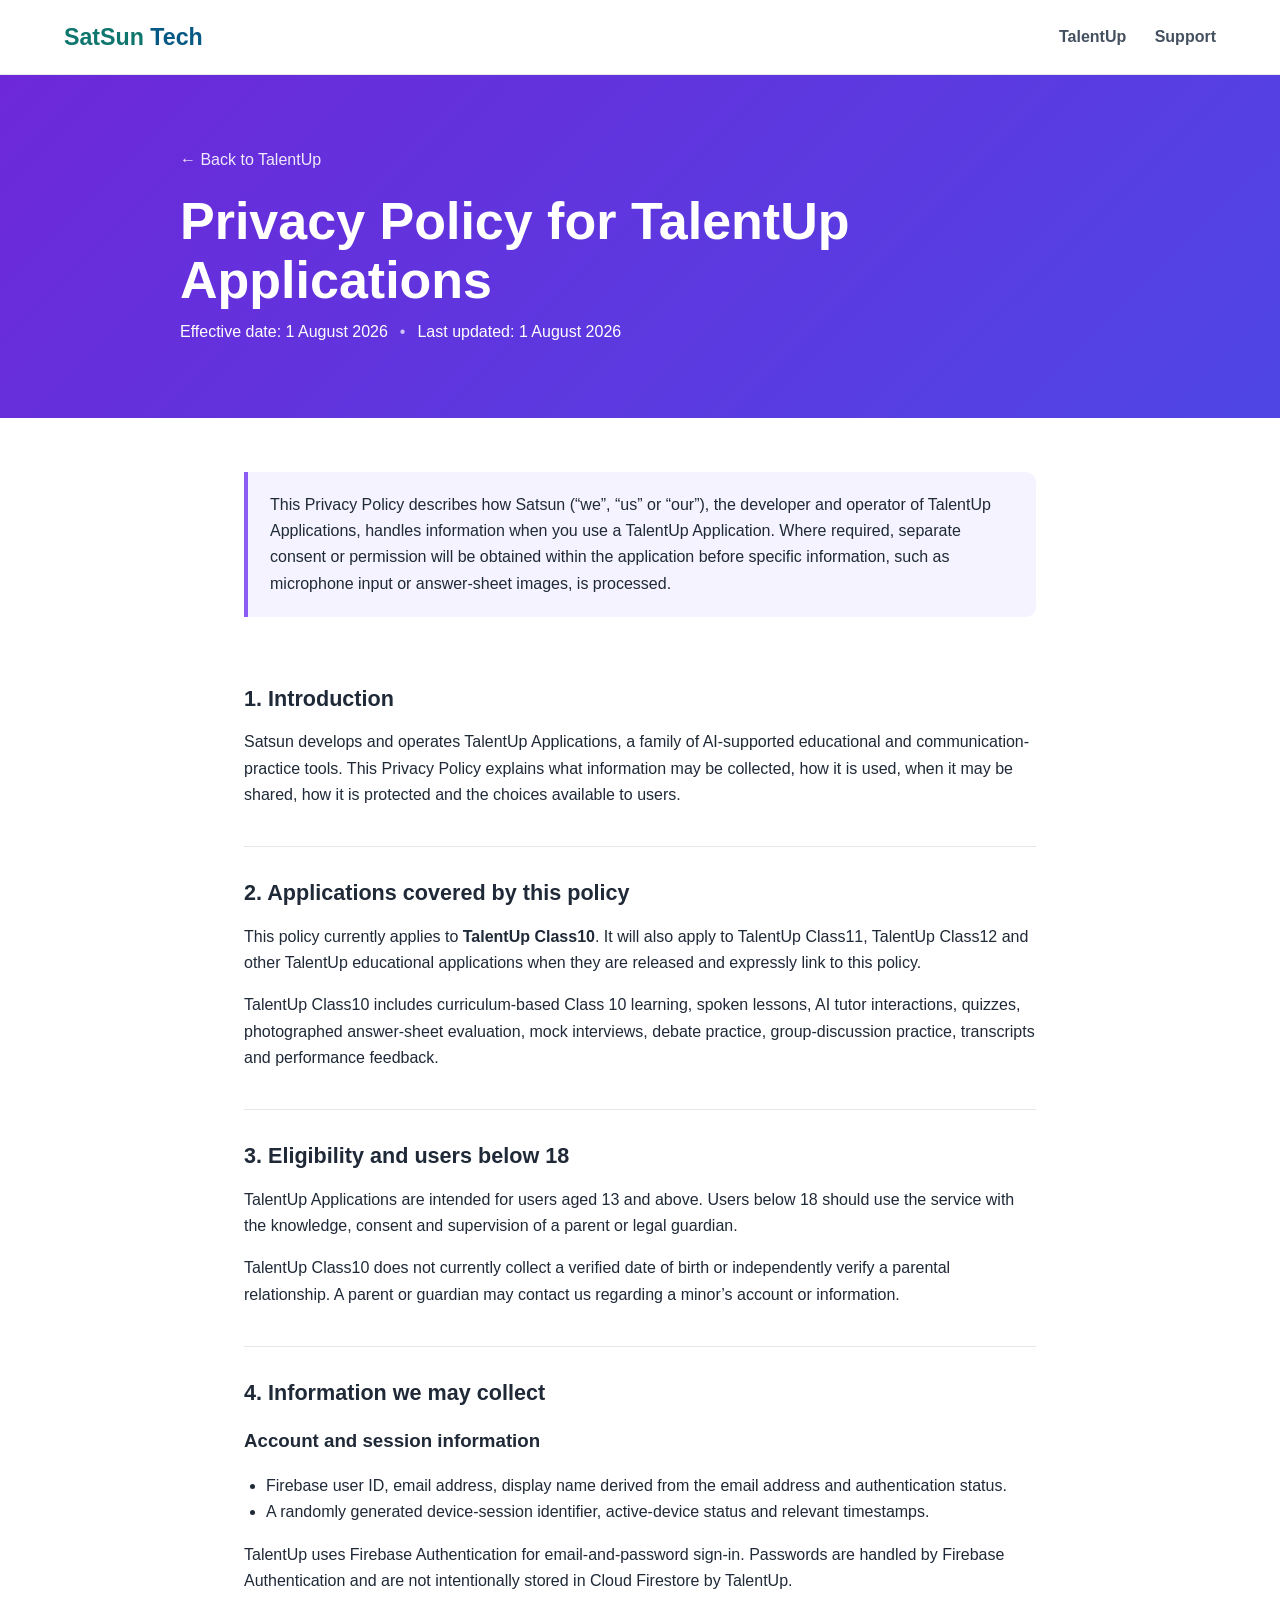
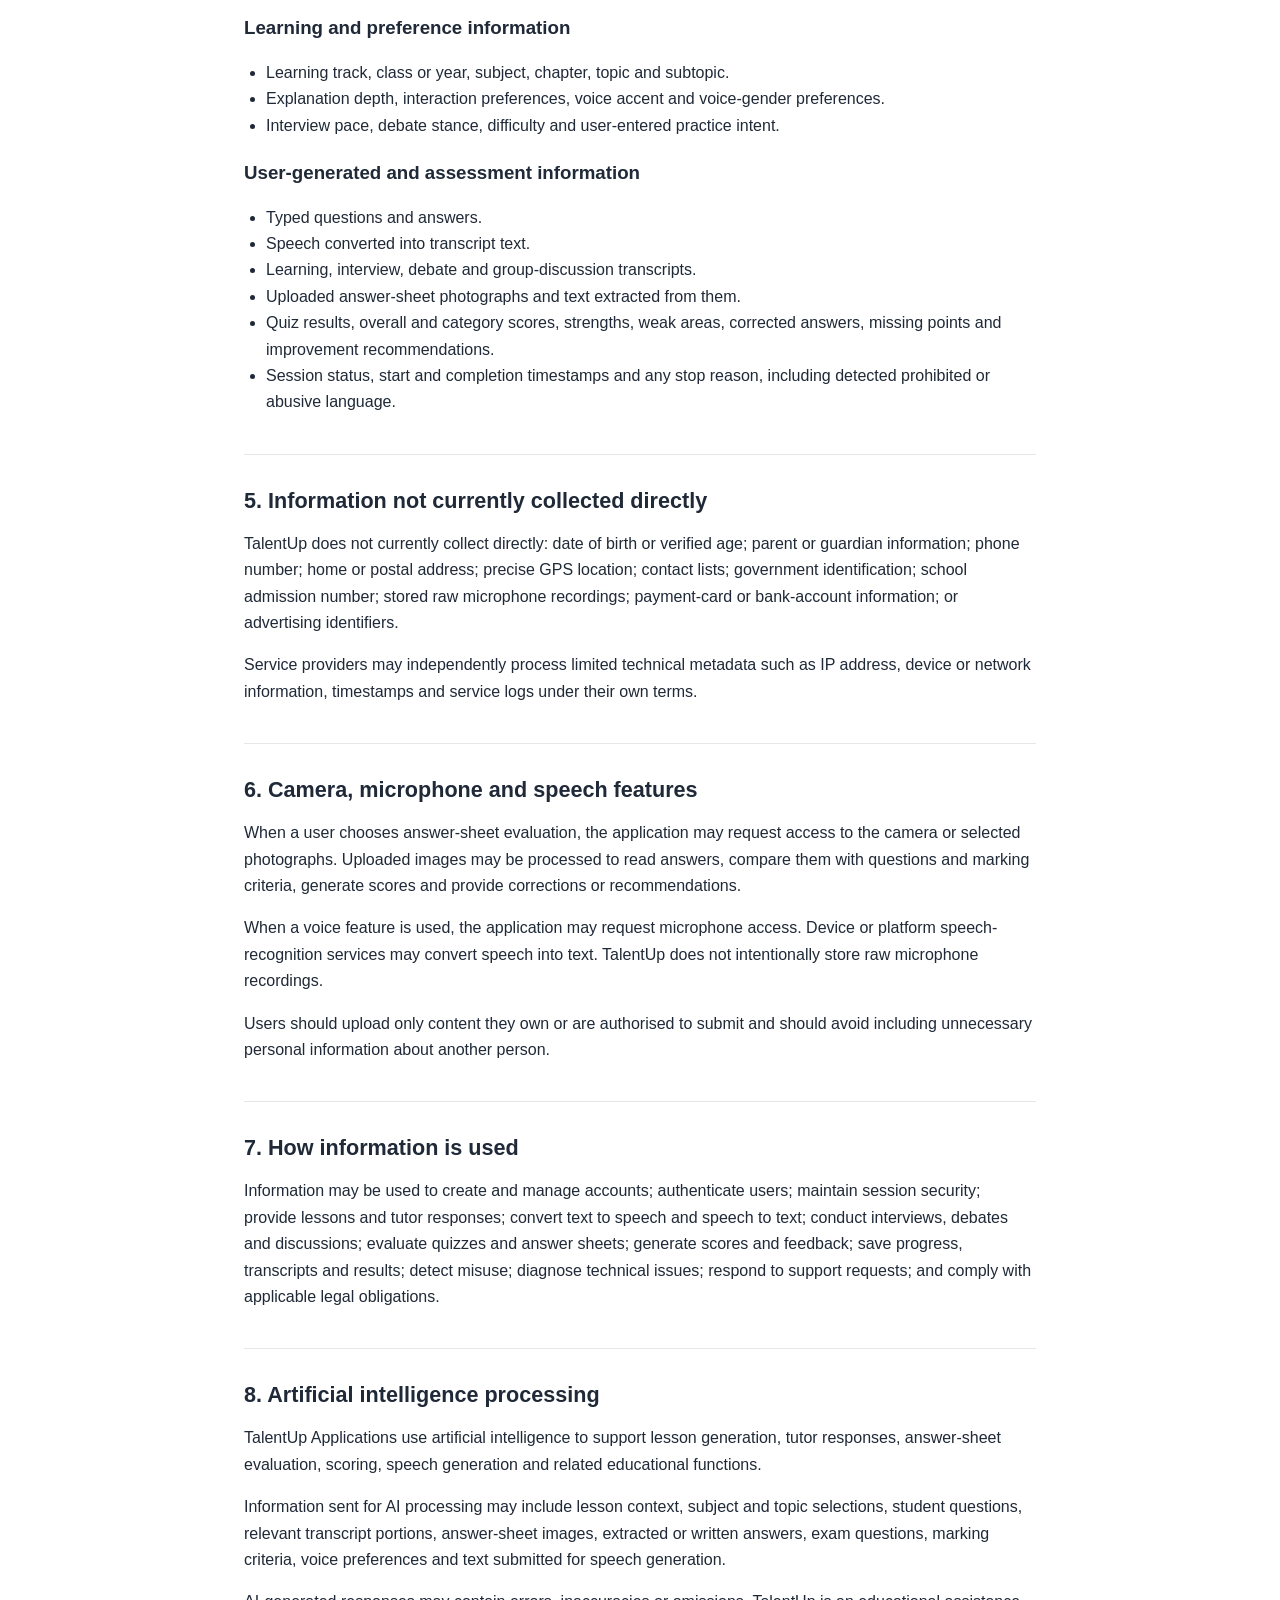
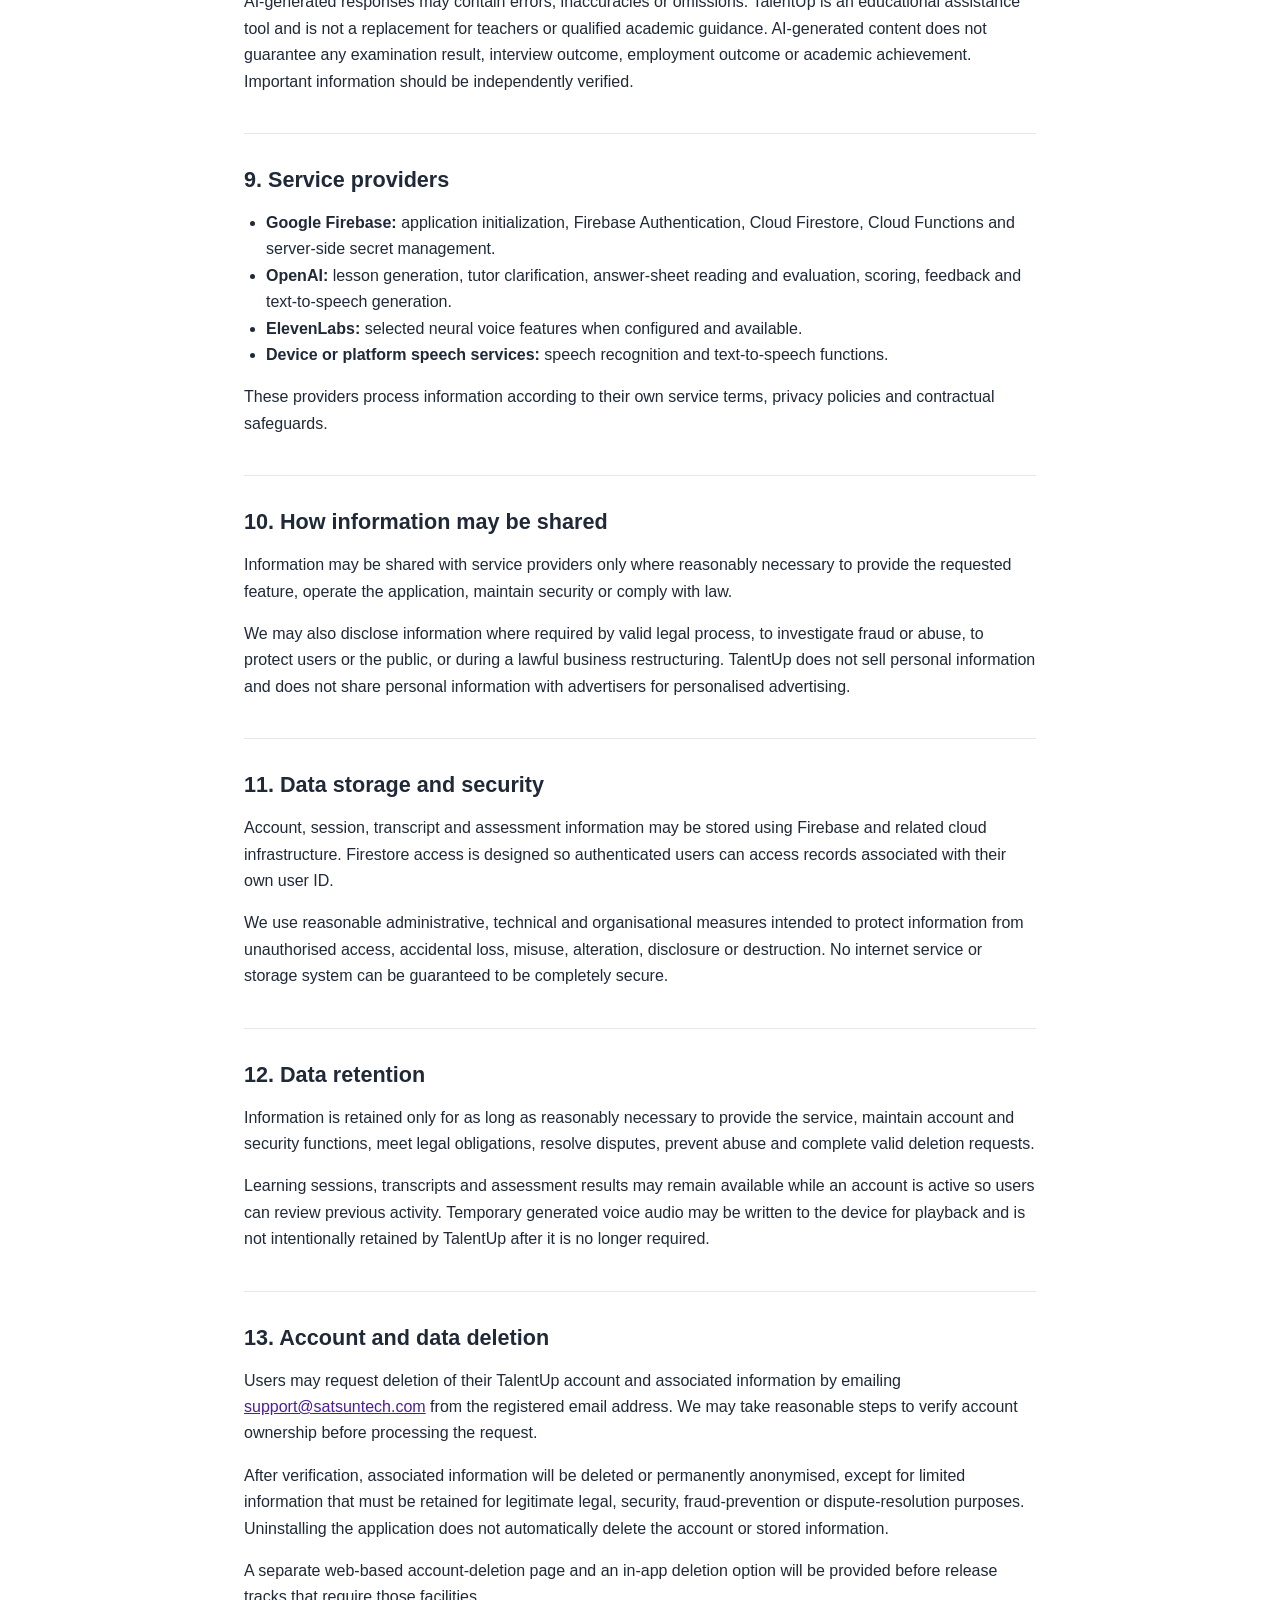
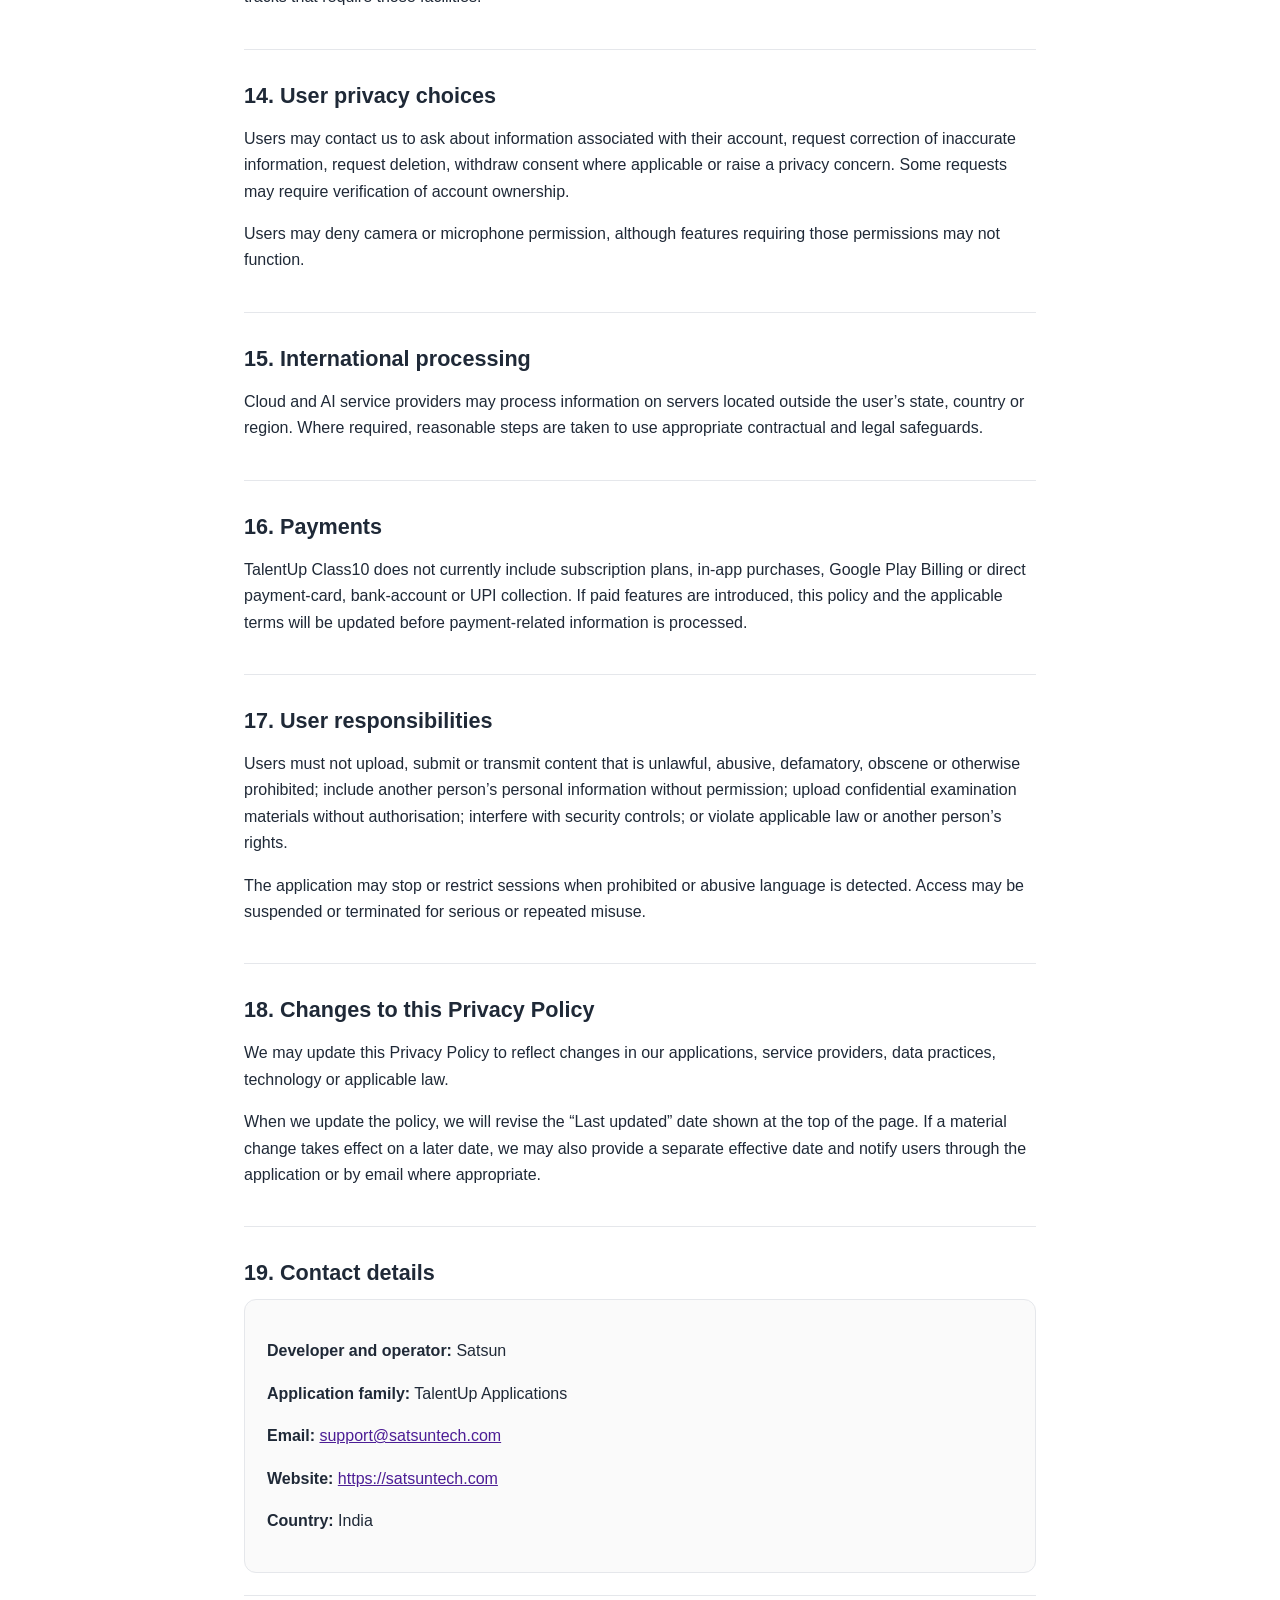
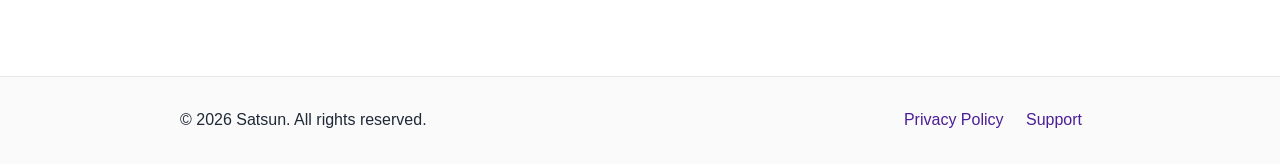
==== privacy-policy/index.html @ 7897f0d3 "Add TalentUp Privacy Policy" ====
<!doctype html>
<html lang="en">
<head>
  <meta charset="utf-8">
  <meta name="viewport" content="width=device-width,initial-scale=1">
  <title>Privacy Policy for TalentUp Applications | SatSun Tech</title>
  <meta name="description" content="Privacy Policy for TalentUp Class10 and other TalentUp educational applications operated by Satsun.">
  <link rel="stylesheet" href="../styles.css">
</head>
<body>
  <header class="site-header">
    <a class="brand" href="../">SatSun <span>Tech</span></a>
    <nav class="site-nav">
      <a href="../">TalentUp</a>
      <a href="../support/">Support</a>
    </nav>
  </header>

  <section class="hero">
    <div class="hero-inner">
      <a class="back-link" href="../">← Back to TalentUp</a>
      <h1>Privacy Policy for TalentUp Applications</h1>
      <div class="meta">
        <span>Effective date: 1 August 2026</span>
        <span>Last updated: 1 August 2026</span>
      </div>
    </div>
  </section>

  <main class="content">
    <div class="notice">
      This Privacy Policy describes how Satsun (“we”, “us” or “our”), the developer and operator of TalentUp Applications, handles information when you use a TalentUp Application. Where required, separate consent or permission will be obtained within the application before specific information, such as microphone input or answer-sheet images, is processed.
    </div>

    <section>
      <h2>1. Introduction</h2>
      <p>Satsun develops and operates TalentUp Applications, a family of AI-supported educational and communication-practice tools. This Privacy Policy explains what information may be collected, how it is used, when it may be shared, how it is protected and the choices available to users.</p>
    </section>

    <section>
      <h2>2. Applications covered by this policy</h2>
      <p>This policy currently applies to <strong>TalentUp Class10</strong>. It will also apply to TalentUp Class11, TalentUp Class12 and other TalentUp educational applications when they are released and expressly link to this policy.</p>
      <p>TalentUp Class10 includes curriculum-based Class 10 learning, spoken lessons, AI tutor interactions, quizzes, photographed answer-sheet evaluation, mock interviews, debate practice, group-discussion practice, transcripts and performance feedback.</p>
    </section>

    <section>
      <h2>3. Eligibility and users below 18</h2>
      <p>TalentUp Applications are intended for users aged 13 and above. Users below 18 should use the service with the knowledge, consent and supervision of a parent or legal guardian.</p>
      <p>TalentUp Class10 does not currently collect a verified date of birth or independently verify a parental relationship. A parent or guardian may contact us regarding a minor’s account or information.</p>
    </section>

    <section>
      <h2>4. Information we may collect</h2>
      <h3>Account and session information</h3>
      <ul>
        <li>Firebase user ID, email address, display name derived from the email address and authentication status.</li>
        <li>A randomly generated device-session identifier, active-device status and relevant timestamps.</li>
      </ul>
      <p>TalentUp uses Firebase Authentication for email-and-password sign-in. Passwords are handled by Firebase Authentication and are not intentionally stored in Cloud Firestore by TalentUp.</p>

      <h3>Learning and preference information</h3>
      <ul>
        <li>Learning track, class or year, subject, chapter, topic and subtopic.</li>
        <li>Explanation depth, interaction preferences, voice accent and voice-gender preferences.</li>
        <li>Interview pace, debate stance, difficulty and user-entered practice intent.</li>
      </ul>

      <h3>User-generated and assessment information</h3>
      <ul>
        <li>Typed questions and answers.</li>
        <li>Speech converted into transcript text.</li>
        <li>Learning, interview, debate and group-discussion transcripts.</li>
        <li>Uploaded answer-sheet photographs and text extracted from them.</li>
        <li>Quiz results, overall and category scores, strengths, weak areas, corrected answers, missing points and improvement recommendations.</li>
        <li>Session status, start and completion timestamps and any stop reason, including detected prohibited or abusive language.</li>
      </ul>
    </section>

    <section>
      <h2>5. Information not currently collected directly</h2>
      <p>TalentUp does not currently collect directly: date of birth or verified age; parent or guardian information; phone number; home or postal address; precise GPS location; contact lists; government identification; school admission number; stored raw microphone recordings; payment-card or bank-account information; or advertising identifiers.</p>
      <p>Service providers may independently process limited technical metadata such as IP address, device or network information, timestamps and service logs under their own terms.</p>
    </section>

    <section>
      <h2>6. Camera, microphone and speech features</h2>
      <p>When a user chooses answer-sheet evaluation, the application may request access to the camera or selected photographs. Uploaded images may be processed to read answers, compare them with questions and marking criteria, generate scores and provide corrections or recommendations.</p>
      <p>When a voice feature is used, the application may request microphone access. Device or platform speech-recognition services may convert speech into text. TalentUp does not intentionally store raw microphone recordings.</p>
      <p>Users should upload only content they own or are authorised to submit and should avoid including unnecessary personal information about another person.</p>
    </section>

    <section>
      <h2>7. How information is used</h2>
      <p>Information may be used to create and manage accounts; authenticate users; maintain session security; provide lessons and tutor responses; convert text to speech and speech to text; conduct interviews, debates and discussions; evaluate quizzes and answer sheets; generate scores and feedback; save progress, transcripts and results; detect misuse; diagnose technical issues; respond to support requests; and comply with applicable legal obligations.</p>
    </section>

    <section>
      <h2>8. Artificial intelligence processing</h2>
      <p>TalentUp Applications use artificial intelligence to support lesson generation, tutor responses, answer-sheet evaluation, scoring, speech generation and related educational functions.</p>
      <p>Information sent for AI processing may include lesson context, subject and topic selections, student questions, relevant transcript portions, answer-sheet images, extracted or written answers, exam questions, marking criteria, voice preferences and text submitted for speech generation.</p>
      <p>AI-generated responses may contain errors, inaccuracies or omissions. TalentUp is an educational assistance tool and is not a replacement for teachers or qualified academic guidance. AI-generated content does not guarantee any examination result, interview outcome, employment outcome or academic achievement. Important information should be independently verified.</p>
    </section>

    <section>
      <h2>9. Service providers</h2>
      <ul>
        <li><strong>Google Firebase:</strong> application initialization, Firebase Authentication, Cloud Firestore, Cloud Functions and server-side secret management.</li>
        <li><strong>OpenAI:</strong> lesson generation, tutor clarification, answer-sheet reading and evaluation, scoring, feedback and text-to-speech generation.</li>
        <li><strong>ElevenLabs:</strong> selected neural voice features when configured and available.</li>
        <li><strong>Device or platform speech services:</strong> speech recognition and text-to-speech functions.</li>
      </ul>
      <p>These providers process information according to their own service terms, privacy policies and contractual safeguards.</p>
    </section>

    <section>
      <h2>10. How information may be shared</h2>
      <p>Information may be shared with service providers only where reasonably necessary to provide the requested feature, operate the application, maintain security or comply with law.</p>
      <p>We may also disclose information where required by valid legal process, to investigate fraud or abuse, to protect users or the public, or during a lawful business restructuring. TalentUp does not sell personal information and does not share personal information with advertisers for personalised advertising.</p>
    </section>

    <section>
      <h2>11. Data storage and security</h2>
      <p>Account, session, transcript and assessment information may be stored using Firebase and related cloud infrastructure. Firestore access is designed so authenticated users can access records associated with their own user ID.</p>
      <p>We use reasonable administrative, technical and organisational measures intended to protect information from unauthorised access, accidental loss, misuse, alteration, disclosure or destruction. No internet service or storage system can be guaranteed to be completely secure.</p>
    </section>

    <section>
      <h2>12. Data retention</h2>
      <p>Information is retained only for as long as reasonably necessary to provide the service, maintain account and security functions, meet legal obligations, resolve disputes, prevent abuse and complete valid deletion requests.</p>
      <p>Learning sessions, transcripts and assessment results may remain available while an account is active so users can review previous activity. Temporary generated voice audio may be written to the device for playback and is not intentionally retained by TalentUp after it is no longer required.</p>
    </section>

    <section>
      <h2>13. Account and data deletion</h2>
      <p>Users may request deletion of their TalentUp account and associated information by emailing <a href="mailto:support@satsuntech.com">support@satsuntech.com</a> from the registered email address. We may take reasonable steps to verify account ownership before processing the request.</p>
      <p>After verification, associated information will be deleted or permanently anonymised, except for limited information that must be retained for legitimate legal, security, fraud-prevention or dispute-resolution purposes. Uninstalling the application does not automatically delete the account or stored information.</p>
      <p>A separate web-based account-deletion page and an in-app deletion option will be provided before release tracks that require those facilities.</p>
    </section>

    <section>
      <h2>14. User privacy choices</h2>
      <p>Users may contact us to ask about information associated with their account, request correction of inaccurate information, request deletion, withdraw consent where applicable or raise a privacy concern. Some requests may require verification of account ownership.</p>
      <p>Users may deny camera or microphone permission, although features requiring those permissions may not function.</p>
    </section>

    <section>
      <h2>15. International processing</h2>
      <p>Cloud and AI service providers may process information on servers located outside the user’s state, country or region. Where required, reasonable steps are taken to use appropriate contractual and legal safeguards.</p>
    </section>

    <section>
      <h2>16. Payments</h2>
      <p>TalentUp Class10 does not currently include subscription plans, in-app purchases, Google Play Billing or direct payment-card, bank-account or UPI collection. If paid features are introduced, this policy and the applicable terms will be updated before payment-related information is processed.</p>
    </section>

    <section>
      <h2>17. User responsibilities</h2>
      <p>Users must not upload, submit or transmit content that is unlawful, abusive, defamatory, obscene or otherwise prohibited; include another person’s personal information without permission; upload confidential examination materials without authorisation; interfere with security controls; or violate applicable law or another person’s rights.</p>
      <p>The application may stop or restrict sessions when prohibited or abusive language is detected. Access may be suspended or terminated for serious or repeated misuse.</p>
    </section>

    <section>
      <h2>18. Changes to this Privacy Policy</h2>
      <p>We may update this Privacy Policy to reflect changes in our applications, service providers, data practices, technology or applicable law.</p>
      <p>When we update the policy, we will revise the “Last updated” date shown at the top of the page. If a material change takes effect on a later date, we may also provide a separate effective date and notify users through the application or by email where appropriate.</p>
    </section>

    <section>
      <h2>19. Contact details</h2>
      <div class="contact-card">
        <p><strong>Developer and operator:</strong> Satsun</p>
        <p><strong>Application family:</strong> TalentUp Applications</p>
        <p><strong>Email:</strong> <a href="mailto:support@satsuntech.com">support@satsuntech.com</a></p>
        <p><strong>Website:</strong> <a href="https://satsuntech.com">https://satsuntech.com</a></p>
        <p><strong>Country:</strong> India</p>
      </div>
    </section>
  </main>

  <footer class="site-footer">
    <div class="footer-inner">
      <div>© 2026 Satsun. All rights reserved.</div>
      <div class="footer-links">
        <a href="../privacy-policy/">Privacy Policy</a>
        <a href="../support/">Support</a>
      </div>
    </div>
  </footer>
</body>
</html>
---- styles.css ----
:root {
  --brand: #0f766e;
  --brand-blue: #075985;
  --talent: #6d28d9;
  --talent-dark: #4c1d95;
  --ink: #1f2937;
  --muted: #5b6472;
  --line: #e5e7eb;
  --soft: #f5f3ff;
  --white: #ffffff;
}
* { box-sizing: border-box; }
html { scroll-behavior: smooth; }
body {
  margin: 0;
  font-family: Arial, Helvetica, sans-serif;
  color: var(--ink);
  background: var(--white);
  line-height: 1.65;
}
a { color: var(--talent-dark); }
.site-header {
  display: flex;
  align-items: center;
  justify-content: space-between;
  padding: 18px 5%;
  border-bottom: 1px solid var(--line);
  background: var(--white);
}
.brand {
  font-size: 1.45rem;
  font-weight: 800;
  text-decoration: none;
  color: var(--brand);
}
.brand span { color: var(--brand-blue); }
.site-nav a {
  margin-left: 24px;
  color: #44505f;
  text-decoration: none;
  font-weight: 600;
}
.hero {
  background: linear-gradient(135deg, var(--talent), #4f46e5);
  color: var(--white);
  padding: 72px 5%;
}
.hero-inner, .content, .footer-inner {
  width: min(920px, 100%);
  margin: 0 auto;
}
.hero h1 {
  margin: 18px 0 8px;
  font-size: clamp(2rem, 5vw, 3.25rem);
  line-height: 1.15;
}
.hero p { margin: 0; opacity: .92; }
.back-link {
  color: var(--white);
  text-decoration: none;
  opacity: .9;
}
.notice {
  background: var(--soft);
  border-left: 4px solid #8b5cf6;
  padding: 20px 22px;
  margin: 0 0 36px;
  border-radius: 0 10px 10px 0;
}
.content { padding: 54px 5% 80px; }
.content section {
  padding: 6px 0 22px;
  border-bottom: 1px solid var(--line);
}
.content h2 {
  font-size: 1.35rem;
  line-height: 1.3;
  margin: 26px 0 12px;
}
.content h3 { margin-bottom: 6px; }
.content ul { padding-left: 22px; }
.meta {
  display: flex;
  flex-wrap: wrap;
  gap: 12px;
  font-size: 1rem;
}
.meta span + span::before {
  content: "•";
  margin-right: 12px;
  opacity: .7;
}
.contact-card {
  background: #fafafa;
  border: 1px solid var(--line);
  border-radius: 12px;
  padding: 22px;
}
.site-footer {
  border-top: 1px solid var(--line);
  background: #fafafa;
  padding: 30px 5%;
}
.footer-inner {
  display: flex;
  flex-wrap: wrap;
  gap: 14px 28px;
  justify-content: space-between;
}
.footer-links a {
  margin-right: 18px;
  text-decoration: none;
}
.landing {
  min-height: 70vh;
  display: grid;
  place-items: center;
  padding: 60px 5%;
  text-align: center;
  background: var(--soft);
}
.card {
  width: min(720px, 100%);
  background: var(--white);
  border: 1px solid var(--line);
  border-radius: 16px;
  padding: 34px;
  box-shadow: 0 12px 30px rgba(0,0,0,.07);
}
.button {
  display: inline-block;
  margin-top: 14px;
  background: var(--talent);
  color: var(--white);
  padding: 12px 18px;
  border-radius: 8px;
  text-decoration: none;
  font-weight: 700;
}
@media (max-width: 720px) {
  .site-nav { display: none; }
  .hero { padding-top: 52px; padding-bottom: 52px; }
  .content { padding-top: 34px; }
  .meta { display: block; }
  .meta span { display: block; }
  .meta span + span::before { content: ""; margin: 0; }
}
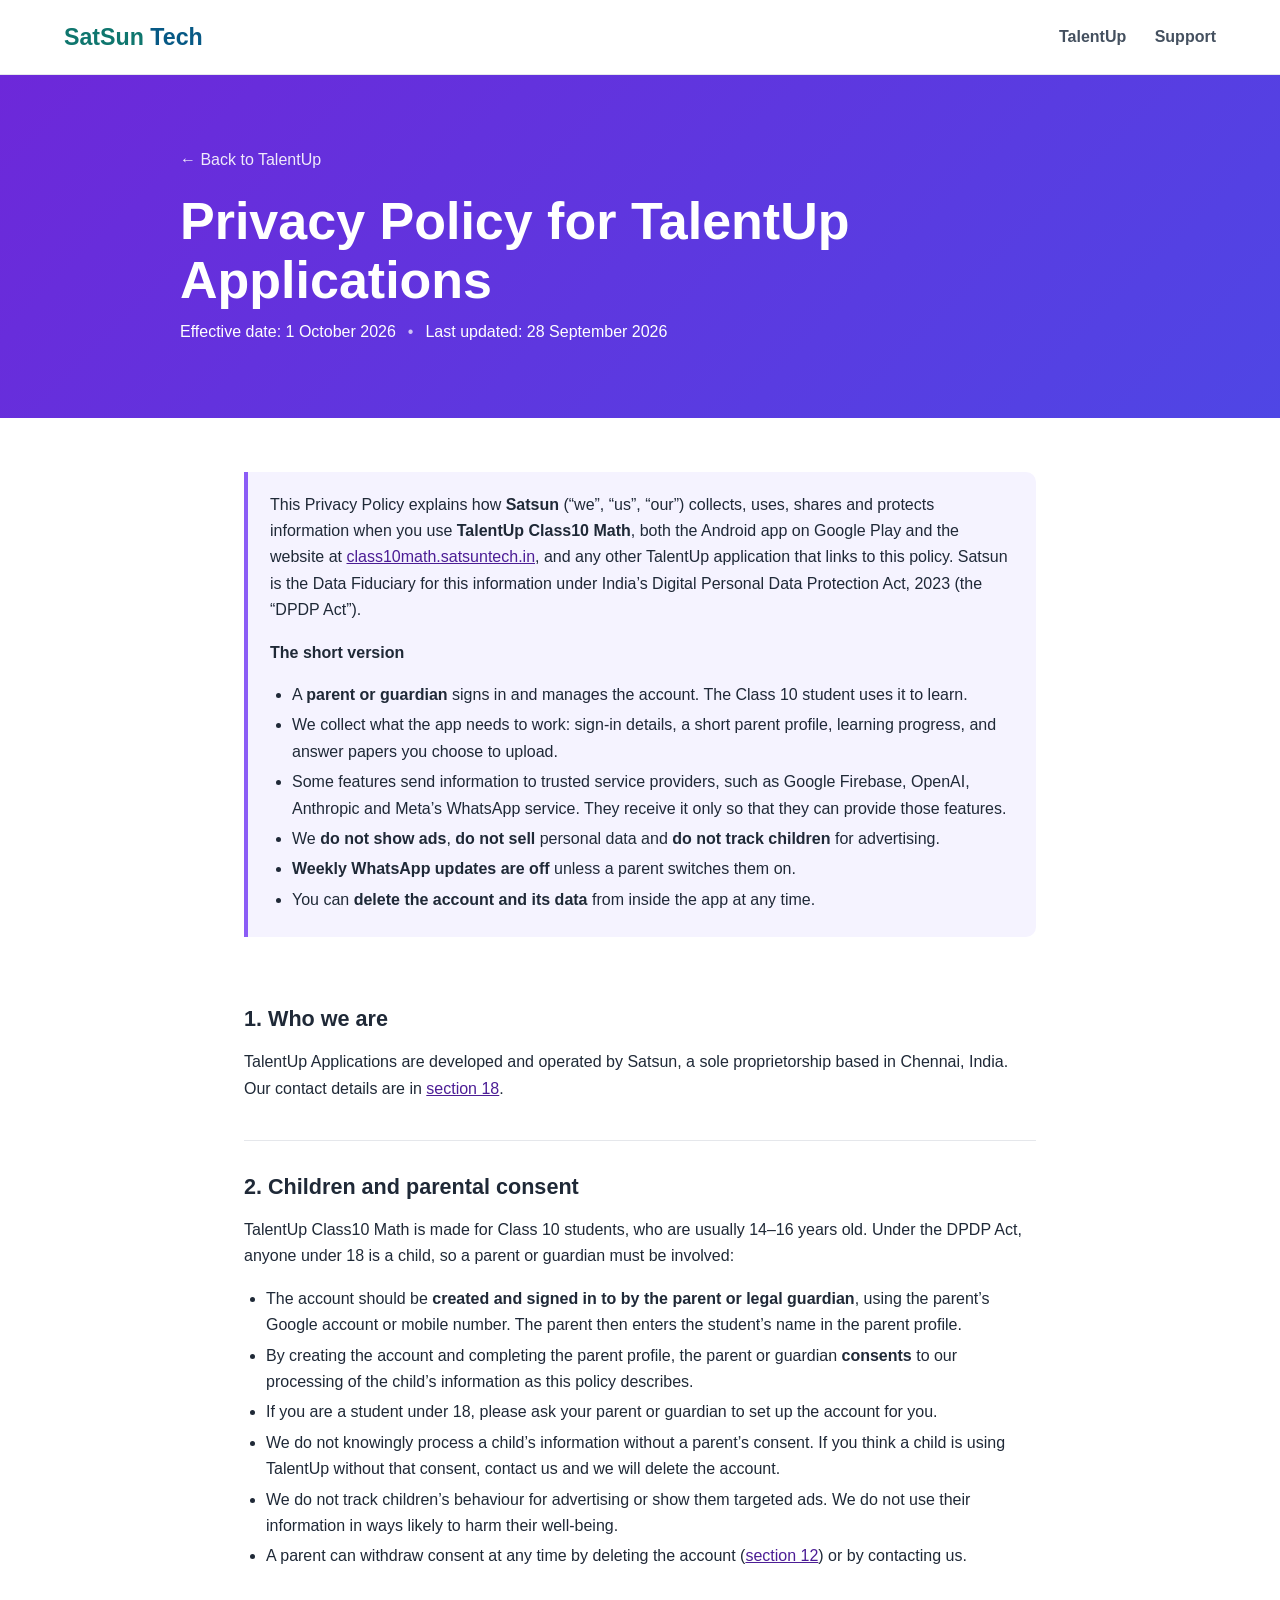
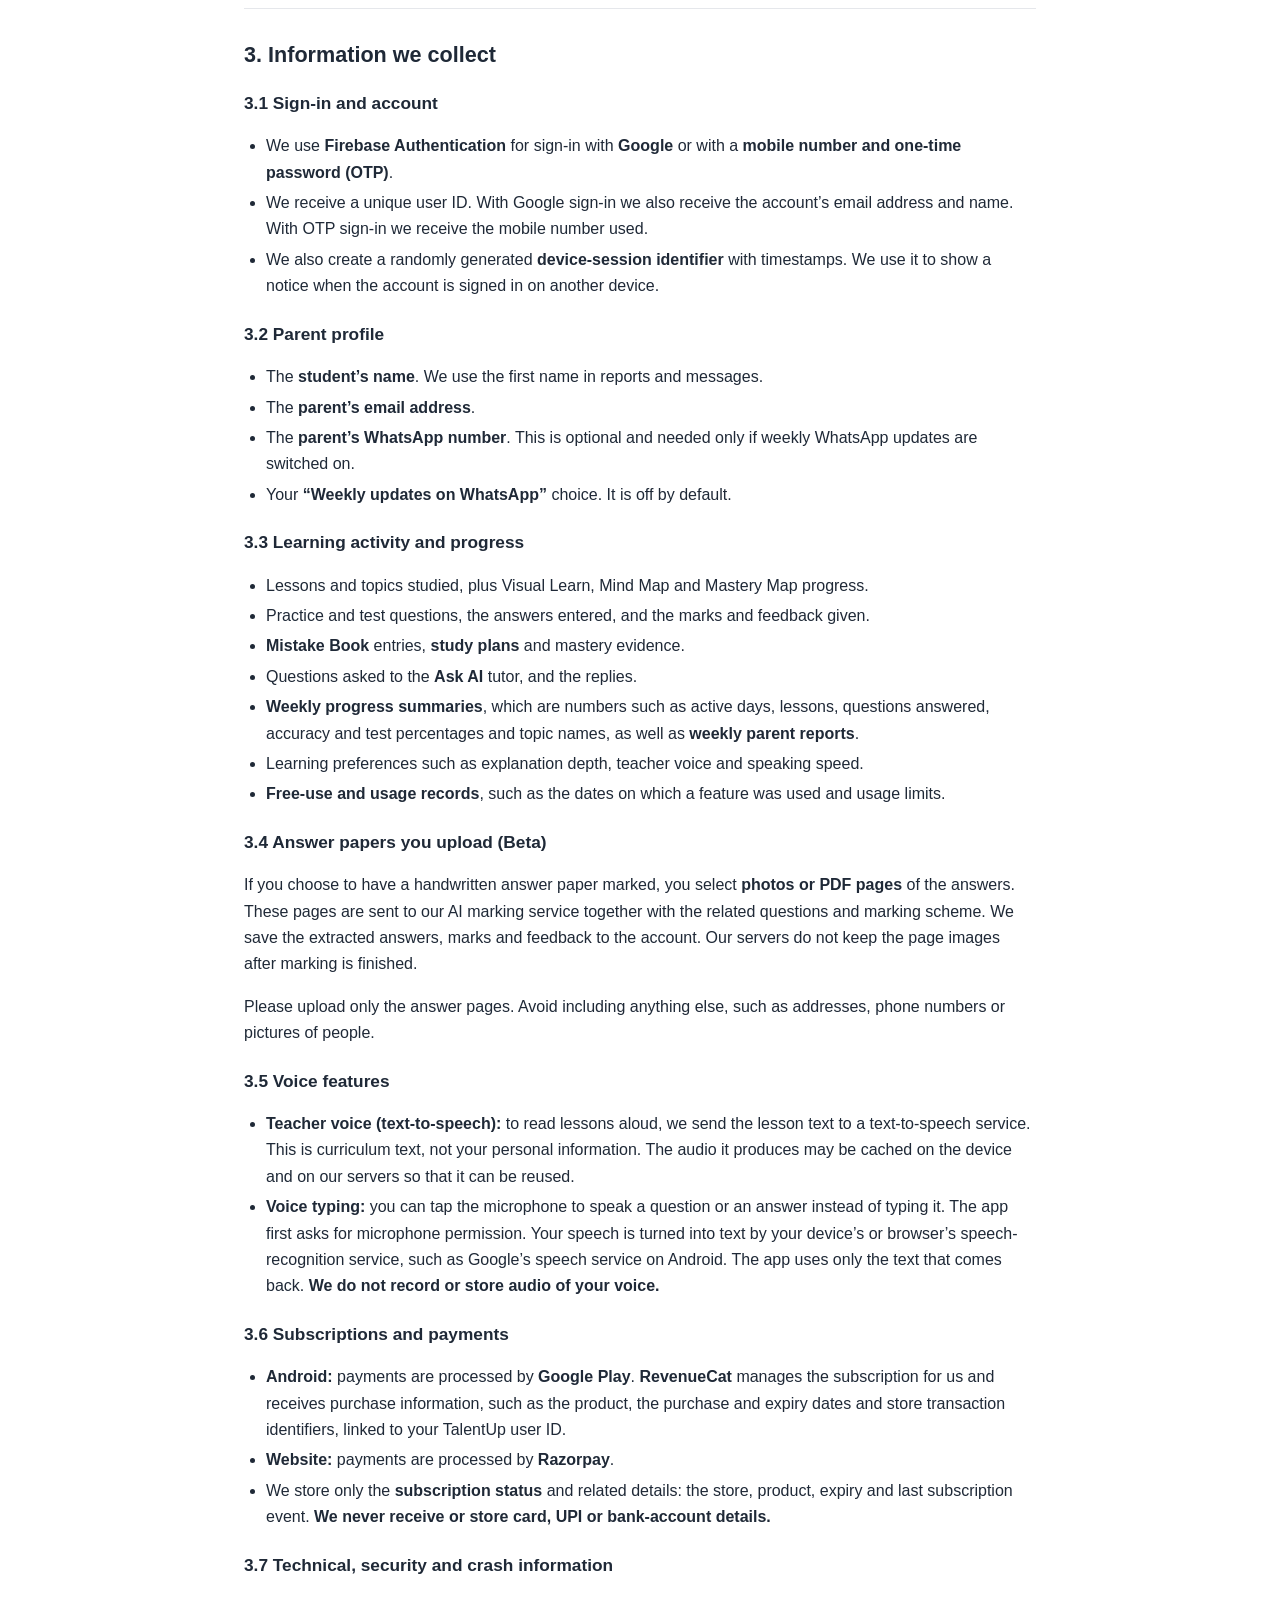
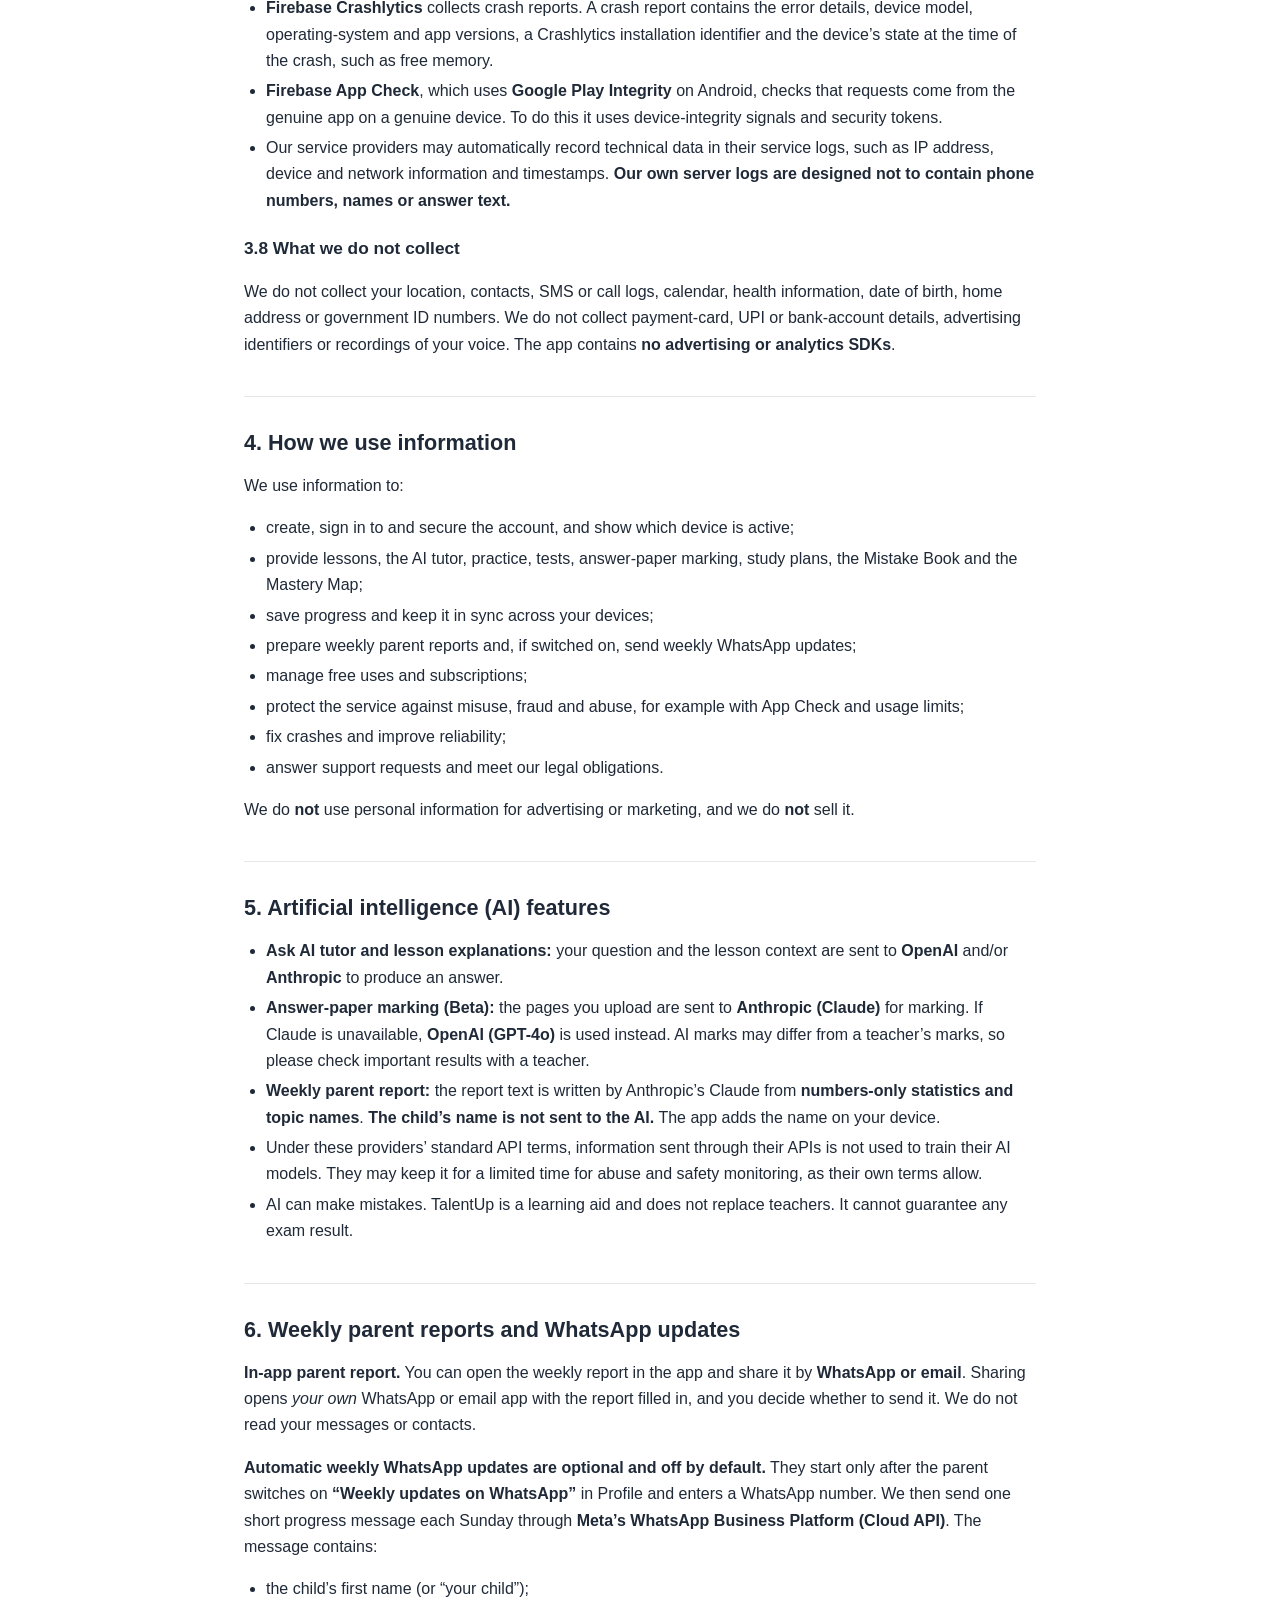
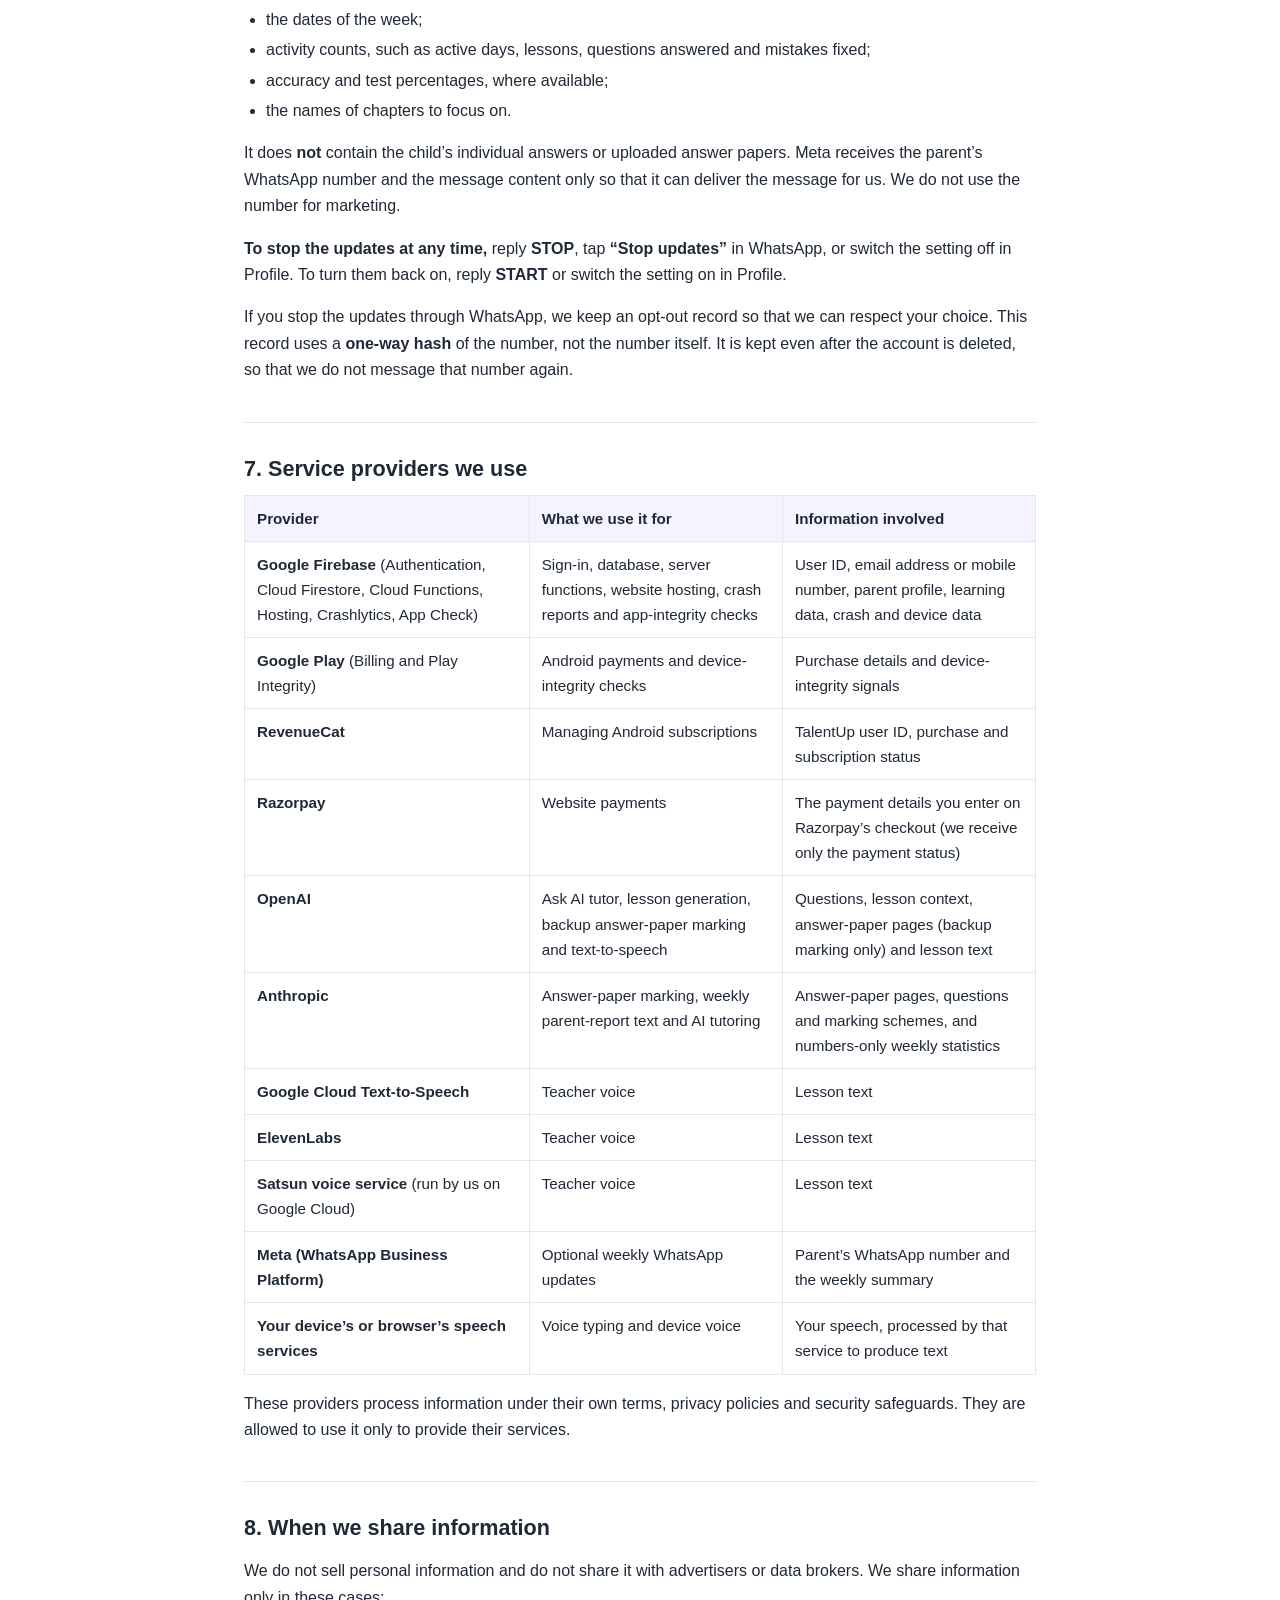
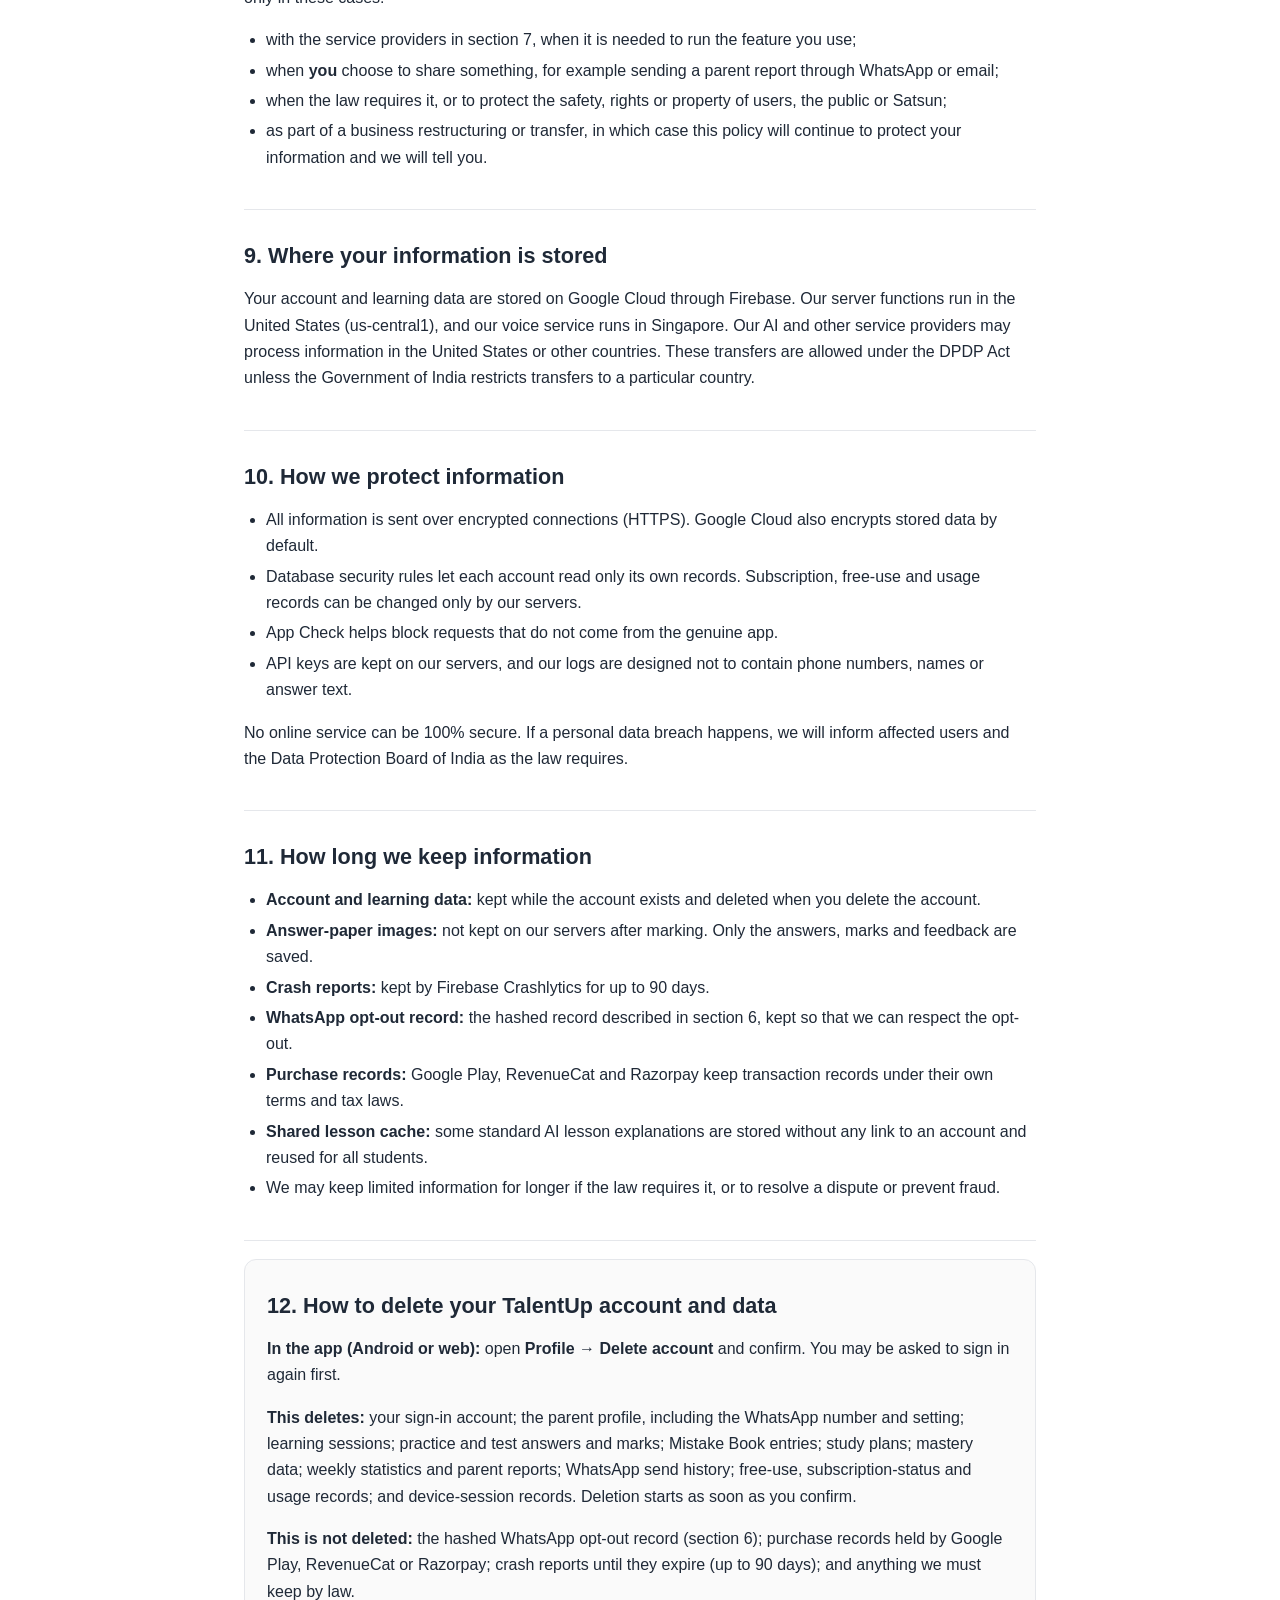
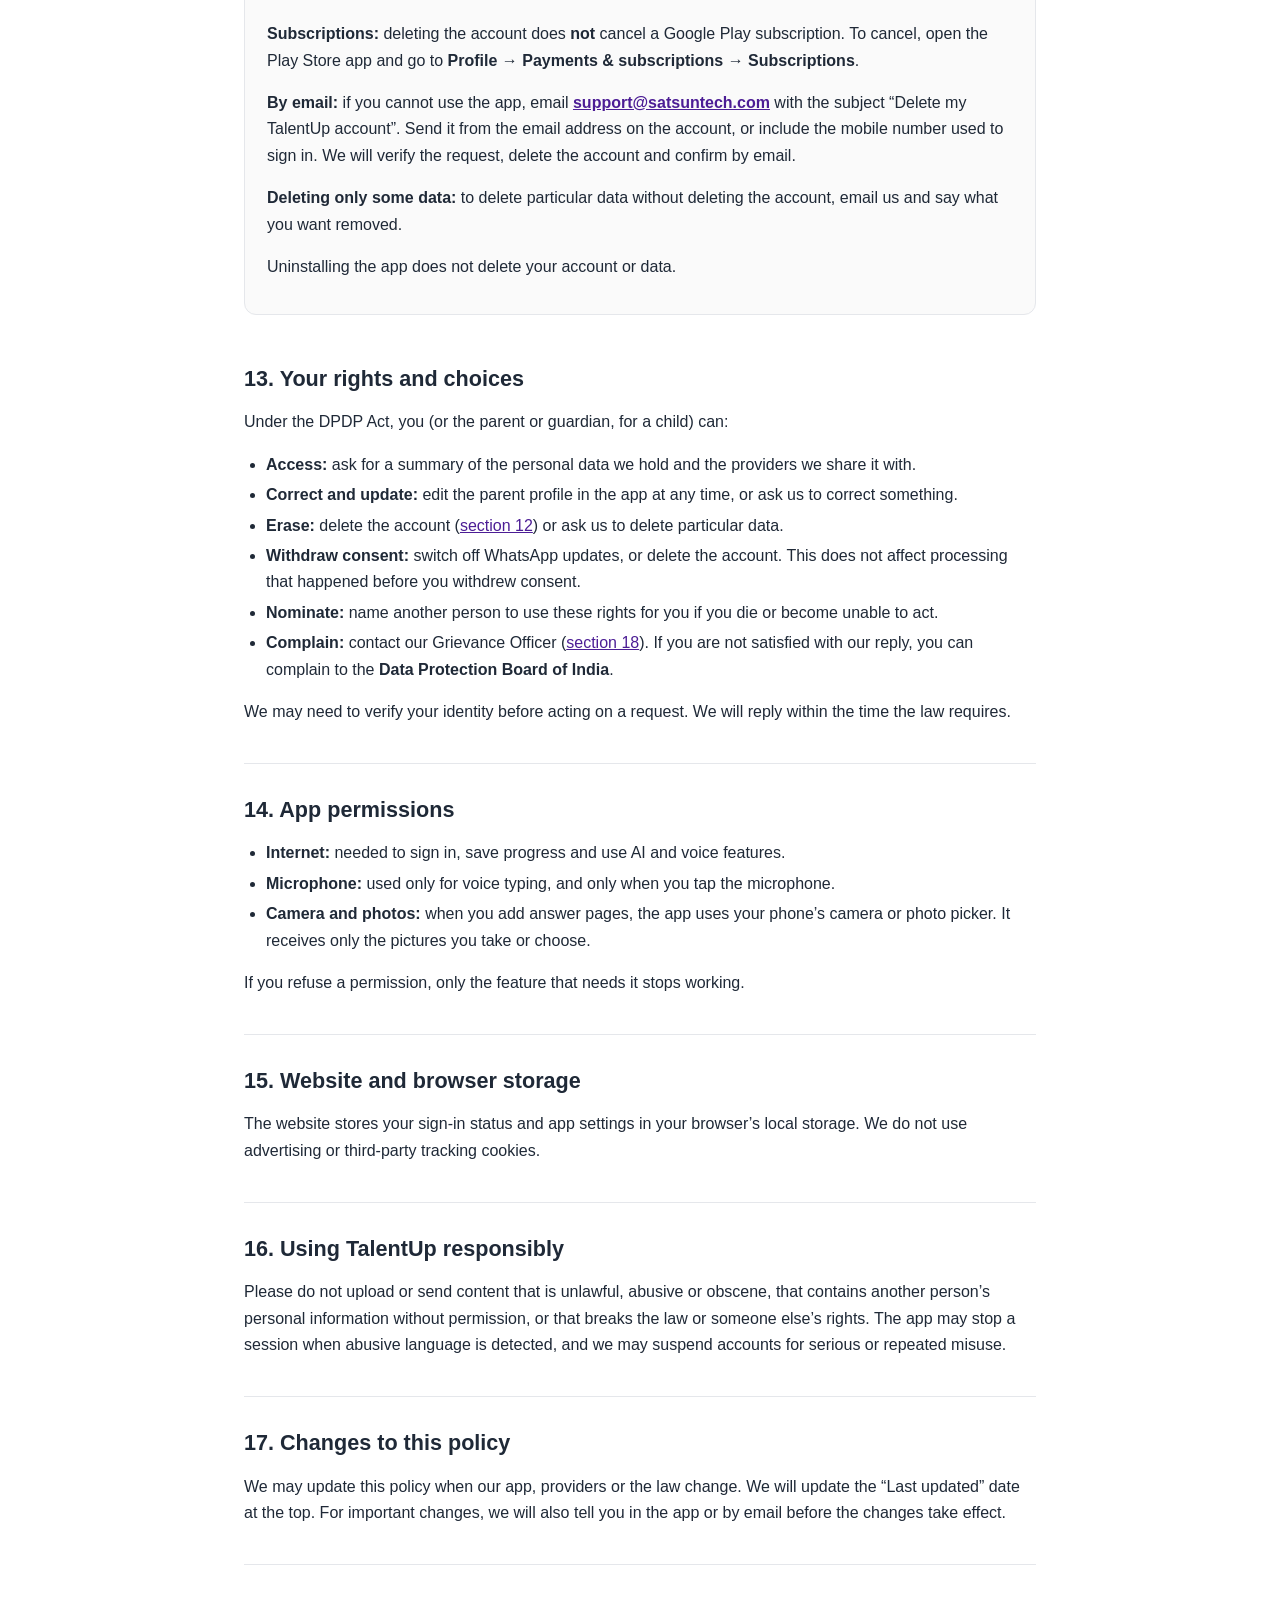
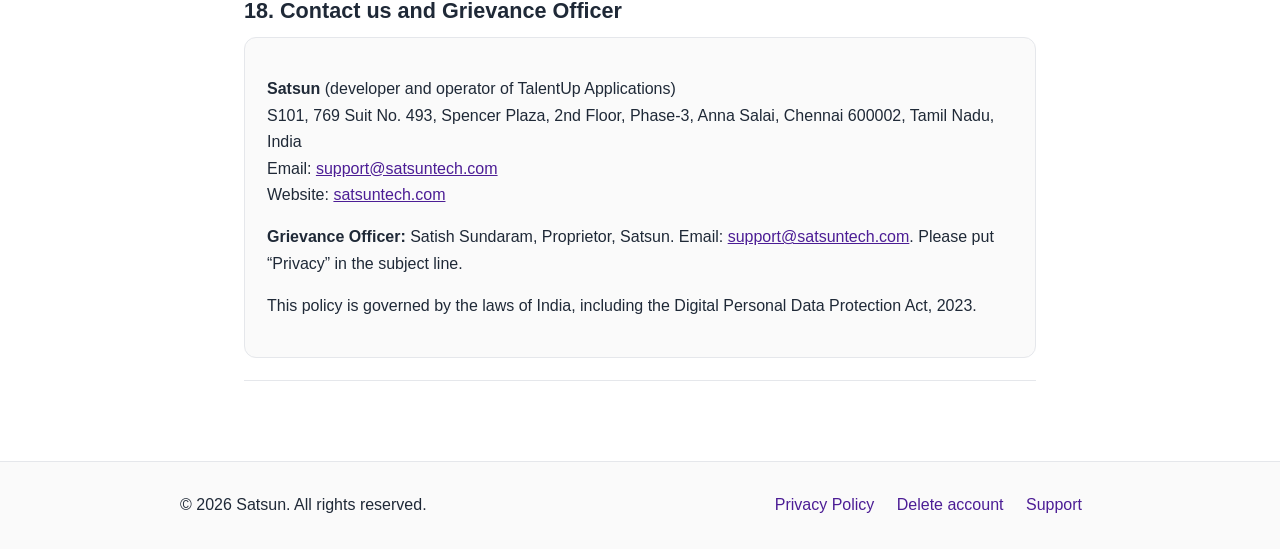
==== commit aa00f948: "Update index.html" ====
--- a/privacy-policy/index.html
+++ b/privacy-policy/index.html
@@ -4,8 +4,106 @@
   <meta charset="utf-8">
   <meta name="viewport" content="width=device-width,initial-scale=1">
   <title>Privacy Policy for TalentUp Applications | SatSun Tech</title>
-  <meta name="description" content="Privacy Policy for TalentUp Class10 and other TalentUp educational applications operated by Satsun.">
-  <link rel="stylesheet" href="../styles.css">
+  <meta name="description" content="Privacy Policy for TalentUp Class10 Math and other TalentUp educational applications operated by Satsun.">
+  <style>
+    :root {
+      --brand: #0f766e;
+      --brand-blue: #075985;
+      --talent: #6d28d9;
+      --talent-dark: #4c1d95;
+      --ink: #1f2937;
+      --muted: #5b6472;
+      --line: #e5e7eb;
+      --soft: #f5f3ff;
+      --white: #ffffff;
+    }
+    * { box-sizing: border-box; }
+    html { scroll-behavior: smooth; -webkit-text-size-adjust: 100%; }
+    body {
+      margin: 0;
+      font-family: Arial, Helvetica, sans-serif;
+      color: var(--ink);
+      background: var(--white);
+      line-height: 1.65;
+      overflow-wrap: break-word;
+    }
+    a { color: var(--talent-dark); }
+    .site-header {
+      display: flex;
+      align-items: center;
+      justify-content: space-between;
+      padding: 18px 5%;
+      border-bottom: 1px solid var(--line);
+      background: var(--white);
+    }
+    .brand { font-size: 1.45rem; font-weight: 800; text-decoration: none; color: var(--brand); }
+    .brand span { color: var(--brand-blue); }
+    .site-nav a { margin-left: 24px; color: #44505f; text-decoration: none; font-weight: 600; }
+    .hero {
+      background: linear-gradient(135deg, var(--talent), #4f46e5);
+      color: var(--white);
+      padding: 72px 5%;
+    }
+    .hero-inner, .content, .footer-inner { width: min(920px, 100%); margin: 0 auto; }
+    .hero h1 { margin: 18px 0 8px; font-size: clamp(2rem, 5vw, 3.25rem); line-height: 1.15; }
+    .back-link { color: var(--white); text-decoration: none; opacity: .9; }
+    .meta { display: flex; flex-wrap: wrap; gap: 12px; font-size: 1rem; }
+    .meta span + span::before { content: "•"; margin-right: 12px; opacity: .7; }
+    .content { padding: 54px 5% 80px; }
+    .notice {
+      background: var(--soft);
+      border-left: 4px solid #8b5cf6;
+      padding: 20px 22px;
+      margin: 0 0 36px;
+      border-radius: 0 10px 10px 0;
+    }
+    .notice p:first-child { margin-top: 0; }
+    .notice ul { margin-bottom: 0; }
+    .content > section { padding: 6px 0 22px; border-bottom: 1px solid var(--line); }
+    .content section section { padding: 0; border: 0; }
+    .content h2 { font-size: 1.35rem; line-height: 1.3; margin: 26px 0 12px; scroll-margin-top: 16px; }
+    .content h3 { font-size: 1.08rem; margin: 20px 0 6px; }
+    .content ul { padding-left: 22px; }
+    .content li { margin: 4px 0; }
+    .table-wrap { width: 100%; overflow-x: auto; -webkit-overflow-scrolling: touch; margin: 12px 0; }
+    table { width: 100%; border-collapse: collapse; font-size: .95rem; }
+    th, td { text-align: left; vertical-align: top; padding: 10px 12px; border: 1px solid var(--line); }
+    th { background: var(--soft); }
+    #delete-account {
+      background: #fafafa;
+      border: 1px solid var(--line);
+      border-radius: 12px;
+      padding: 6px 22px 18px;
+      margin: 18px 0;
+    }
+    .contact-card {
+      background: #fafafa;
+      border: 1px solid var(--line);
+      border-radius: 12px;
+      padding: 22px;
+    }
+    .site-footer { border-top: 1px solid var(--line); background: #fafafa; padding: 30px 5%; }
+    .footer-inner { display: flex; flex-wrap: wrap; gap: 14px 28px; justify-content: space-between; }
+    .footer-links a { margin-right: 18px; text-decoration: none; }
+    @media (max-width: 720px) {
+      .site-header, .hero, .content, .site-footer { padding-left: 16px; padding-right: 16px; }
+      .site-nav { display: none; }
+      .hero { padding-top: 44px; padding-bottom: 44px; }
+      .content { padding-top: 30px; }
+      .meta { display: block; }
+      .meta span { display: block; }
+      .meta span + span::before { content: ""; margin: 0; }
+      #delete-account { padding: 4px 14px 14px; }
+      /* Stack the provider table on small screens so nothing scrolls sideways. */
+      table, thead, tbody, tr, th, td { display: block; }
+      thead { display: none; }
+      tr { border: 1px solid var(--line); border-radius: 10px; margin-bottom: 12px; padding: 6px 0; }
+      td { border: 0; padding: 4px 12px; }
+      td:first-child { font-size: 1.02rem; }
+      td:nth-child(2)::before { content: "Used for: "; font-weight: 700; }
+      td:nth-child(3)::before { content: "Information: "; font-weight: 700; }
+    }
+  </style>
 </head>
 <body>
   <header class="site-header">
@@ -21,160 +119,307 @@
       <a class="back-link" href="../">← Back to TalentUp</a>
       <h1>Privacy Policy for TalentUp Applications</h1>
       <div class="meta">
-        <span>Effective date: 1 August 2026</span>
-        <span>Last updated: 1 August 2026</span>
+        <span>Effective date: 1 October 2026</span>
+        <span>Last updated: 28 September 2026</span>
       </div>
     </div>
   </section>
 
   <main class="content">
     <div class="notice">
-      This Privacy Policy describes how Satsun (“we”, “us” or “our”), the developer and operator of TalentUp Applications, handles information when you use a TalentUp Application. Where required, separate consent or permission will be obtained within the application before specific information, such as microphone input or answer-sheet images, is processed.
+<p>This Privacy Policy explains how <strong>Satsun</strong> (“we”, “us”, “our”) collects, uses, shares and protects information when you use <strong>TalentUp Class10 Math</strong>, both the Android app on Google Play and the website at <a href="https://class10math.satsuntech.in">class10math.satsuntech.in</a>, and any other TalentUp application that links to this policy. Satsun is the Data Fiduciary for this information under India’s Digital Personal Data Protection Act, 2023 (the “DPDP Act”).</p>
+<p><strong>The short version</strong></p>
+<ul>
+<li>A <strong>parent or guardian</strong> signs in and manages the account. The Class 10 student uses it to learn.</li>
+<li>We collect what the app needs to work: sign-in details, a short parent profile, learning progress, and answer papers you choose to upload.</li>
+<li>Some features send information to trusted service providers, such as Google Firebase, OpenAI, Anthropic and Meta’s WhatsApp service. They receive it only so that they can provide those features.</li>
+<li>We <strong>do not show ads</strong>, <strong>do not sell</strong> personal data and <strong>do not track children</strong> for advertising.</li>
+<li><strong>Weekly WhatsApp updates are off</strong> unless a parent switches them on.</li>
+<li>You can <strong>delete the account and its data</strong> from inside the app at any time.</li>
+</ul>
     </div>
 
-    <section>
-      <h2>1. Introduction</h2>
-      <p>Satsun develops and operates TalentUp Applications, a family of AI-supported educational and communication-practice tools. This Privacy Policy explains what information may be collected, how it is used, when it may be shared, how it is protected and the choices available to users.</p>
-    </section>
-
-    <section>
-      <h2>2. Applications covered by this policy</h2>
-      <p>This policy currently applies to <strong>TalentUp Class10</strong>. It will also apply to TalentUp Class11, TalentUp Class12 and other TalentUp educational applications when they are released and expressly link to this policy.</p>
-      <p>TalentUp Class10 includes curriculum-based Class 10 learning, spoken lessons, AI tutor interactions, quizzes, photographed answer-sheet evaluation, mock interviews, debate practice, group-discussion practice, transcripts and performance feedback.</p>
-    </section>
-
-    <section>
-      <h2>3. Eligibility and users below 18</h2>
-      <p>TalentUp Applications are intended for users aged 13 and above. Users below 18 should use the service with the knowledge, consent and supervision of a parent or legal guardian.</p>
-      <p>TalentUp Class10 does not currently collect a verified date of birth or independently verify a parental relationship. A parent or guardian may contact us regarding a minor’s account or information.</p>
-    </section>
-
-    <section>
-      <h2>4. Information we may collect</h2>
-      <h3>Account and session information</h3>
-      <ul>
-        <li>Firebase user ID, email address, display name derived from the email address and authentication status.</li>
-        <li>A randomly generated device-session identifier, active-device status and relevant timestamps.</li>
-      </ul>
-      <p>TalentUp uses Firebase Authentication for email-and-password sign-in. Passwords are handled by Firebase Authentication and are not intentionally stored in Cloud Firestore by TalentUp.</p>
-
-      <h3>Learning and preference information</h3>
-      <ul>
-        <li>Learning track, class or year, subject, chapter, topic and subtopic.</li>
-        <li>Explanation depth, interaction preferences, voice accent and voice-gender preferences.</li>
-        <li>Interview pace, debate stance, difficulty and user-entered practice intent.</li>
-      </ul>
-
-      <h3>User-generated and assessment information</h3>
-      <ul>
-        <li>Typed questions and answers.</li>
-        <li>Speech converted into transcript text.</li>
-        <li>Learning, interview, debate and group-discussion transcripts.</li>
-        <li>Uploaded answer-sheet photographs and text extracted from them.</li>
-        <li>Quiz results, overall and category scores, strengths, weak areas, corrected answers, missing points and improvement recommendations.</li>
-        <li>Session status, start and completion timestamps and any stop reason, including detected prohibited or abusive language.</li>
-      </ul>
-    </section>
-
-    <section>
-      <h2>5. Information not currently collected directly</h2>
-      <p>TalentUp does not currently collect directly: date of birth or verified age; parent or guardian information; phone number; home or postal address; precise GPS location; contact lists; government identification; school admission number; stored raw microphone recordings; payment-card or bank-account information; or advertising identifiers.</p>
-      <p>Service providers may independently process limited technical metadata such as IP address, device or network information, timestamps and service logs under their own terms.</p>
-    </section>
-
-    <section>
-      <h2>6. Camera, microphone and speech features</h2>
-      <p>When a user chooses answer-sheet evaluation, the application may request access to the camera or selected photographs. Uploaded images may be processed to read answers, compare them with questions and marking criteria, generate scores and provide corrections or recommendations.</p>
-      <p>When a voice feature is used, the application may request microphone access. Device or platform speech-recognition services may convert speech into text. TalentUp does not intentionally store raw microphone recordings.</p>
-      <p>Users should upload only content they own or are authorised to submit and should avoid including unnecessary personal information about another person.</p>
-    </section>
-
-    <section>
-      <h2>7. How information is used</h2>
-      <p>Information may be used to create and manage accounts; authenticate users; maintain session security; provide lessons and tutor responses; convert text to speech and speech to text; conduct interviews, debates and discussions; evaluate quizzes and answer sheets; generate scores and feedback; save progress, transcripts and results; detect misuse; diagnose technical issues; respond to support requests; and comply with applicable legal obligations.</p>
-    </section>
-
-    <section>
-      <h2>8. Artificial intelligence processing</h2>
-      <p>TalentUp Applications use artificial intelligence to support lesson generation, tutor responses, answer-sheet evaluation, scoring, speech generation and related educational functions.</p>
-      <p>Information sent for AI processing may include lesson context, subject and topic selections, student questions, relevant transcript portions, answer-sheet images, extracted or written answers, exam questions, marking criteria, voice preferences and text submitted for speech generation.</p>
-      <p>AI-generated responses may contain errors, inaccuracies or omissions. TalentUp is an educational assistance tool and is not a replacement for teachers or qualified academic guidance. AI-generated content does not guarantee any examination result, interview outcome, employment outcome or academic achievement. Important information should be independently verified.</p>
-    </section>
-
-    <section>
-      <h2>9. Service providers</h2>
-      <ul>
-        <li><strong>Google Firebase:</strong> application initialization, Firebase Authentication, Cloud Firestore, Cloud Functions and server-side secret management.</li>
-        <li><strong>OpenAI:</strong> lesson generation, tutor clarification, answer-sheet reading and evaluation, scoring, feedback and text-to-speech generation.</li>
-        <li><strong>ElevenLabs:</strong> selected neural voice features when configured and available.</li>
-        <li><strong>Device or platform speech services:</strong> speech recognition and text-to-speech functions.</li>
-      </ul>
-      <p>These providers process information according to their own service terms, privacy policies and contractual safeguards.</p>
-    </section>
-
-    <section>
-      <h2>10. How information may be shared</h2>
-      <p>Information may be shared with service providers only where reasonably necessary to provide the requested feature, operate the application, maintain security or comply with law.</p>
-      <p>We may also disclose information where required by valid legal process, to investigate fraud or abuse, to protect users or the public, or during a lawful business restructuring. TalentUp does not sell personal information and does not share personal information with advertisers for personalised advertising.</p>
-    </section>
-
-    <section>
-      <h2>11. Data storage and security</h2>
-      <p>Account, session, transcript and assessment information may be stored using Firebase and related cloud infrastructure. Firestore access is designed so authenticated users can access records associated with their own user ID.</p>
-      <p>We use reasonable administrative, technical and organisational measures intended to protect information from unauthorised access, accidental loss, misuse, alteration, disclosure or destruction. No internet service or storage system can be guaranteed to be completely secure.</p>
-    </section>
-
-    <section>
-      <h2>12. Data retention</h2>
-      <p>Information is retained only for as long as reasonably necessary to provide the service, maintain account and security functions, meet legal obligations, resolve disputes, prevent abuse and complete valid deletion requests.</p>
-      <p>Learning sessions, transcripts and assessment results may remain available while an account is active so users can review previous activity. Temporary generated voice audio may be written to the device for playback and is not intentionally retained by TalentUp after it is no longer required.</p>
-    </section>
-
-    <section>
-      <h2>13. Account and data deletion</h2>
-      <p>Users may request deletion of their TalentUp account and associated information by emailing <a href="mailto:support@satsuntech.com">support@satsuntech.com</a> from the registered email address. We may take reasonable steps to verify account ownership before processing the request.</p>
-      <p>After verification, associated information will be deleted or permanently anonymised, except for limited information that must be retained for legitimate legal, security, fraud-prevention or dispute-resolution purposes. Uninstalling the application does not automatically delete the account or stored information.</p>
-      <p>A separate web-based account-deletion page and an in-app deletion option will be provided before release tracks that require those facilities.</p>
-    </section>
-
-    <section>
-      <h2>14. User privacy choices</h2>
-      <p>Users may contact us to ask about information associated with their account, request correction of inaccurate information, request deletion, withdraw consent where applicable or raise a privacy concern. Some requests may require verification of account ownership.</p>
-      <p>Users may deny camera or microphone permission, although features requiring those permissions may not function.</p>
-    </section>
-
-    <section>
-      <h2>15. International processing</h2>
-      <p>Cloud and AI service providers may process information on servers located outside the user’s state, country or region. Where required, reasonable steps are taken to use appropriate contractual and legal safeguards.</p>
-    </section>
-
-    <section>
-      <h2>16. Payments</h2>
-      <p>TalentUp Class10 does not currently include subscription plans, in-app purchases, Google Play Billing or direct payment-card, bank-account or UPI collection. If paid features are introduced, this policy and the applicable terms will be updated before payment-related information is processed.</p>
-    </section>
-
-    <section>
-      <h2>17. User responsibilities</h2>
-      <p>Users must not upload, submit or transmit content that is unlawful, abusive, defamatory, obscene or otherwise prohibited; include another person’s personal information without permission; upload confidential examination materials without authorisation; interfere with security controls; or violate applicable law or another person’s rights.</p>
-      <p>The application may stop or restrict sessions when prohibited or abusive language is detected. Access may be suspended or terminated for serious or repeated misuse.</p>
-    </section>
-
-    <section>
-      <h2>18. Changes to this Privacy Policy</h2>
-      <p>We may update this Privacy Policy to reflect changes in our applications, service providers, data practices, technology or applicable law.</p>
-      <p>When we update the policy, we will revise the “Last updated” date shown at the top of the page. If a material change takes effect on a later date, we may also provide a separate effective date and notify users through the application or by email where appropriate.</p>
-    </section>
-
-    <section>
-      <h2>19. Contact details</h2>
-      <div class="contact-card">
-        <p><strong>Developer and operator:</strong> Satsun</p>
-        <p><strong>Application family:</strong> TalentUp Applications</p>
-        <p><strong>Email:</strong> <a href="mailto:support@satsuntech.com">support@satsuntech.com</a></p>
-        <p><strong>Website:</strong> <a href="https://satsuntech.com">https://satsuntech.com</a></p>
-        <p><strong>Country:</strong> India</p>
-      </div>
-    </section>
+<section id="who-we-are" class="level2">
+<h2>1. Who we are</h2>
+<p>TalentUp Applications are developed and operated by Satsun, a sole proprietorship based in Chennai, India. Our contact details are in <a href="#contact">section 18</a>.</p>
+</section>
+<section id="children-and-parental-consent" class="level2">
+<h2>2. Children and parental consent</h2>
+<p>TalentUp Class10 Math is made for Class 10 students, who are usually 14–16 years old. Under the DPDP Act, anyone under 18 is a child, so a parent or guardian must be involved:</p>
+<ul>
+<li>The account should be <strong>created and signed in to by the parent or legal guardian</strong>, using the parent’s Google account or mobile number. The parent then enters the student’s name in the parent profile.</li>
+<li>By creating the account and completing the parent profile, the parent or guardian <strong>consents</strong> to our processing of the child’s information as this policy describes.</li>
+<li>If you are a student under 18, please ask your parent or guardian to set up the account for you.</li>
+<li>We do not knowingly process a child’s information without a parent’s consent. If you think a child is using TalentUp without that consent, contact us and we will delete the account.</li>
+<li>We do not track children’s behaviour for advertising or show them targeted ads. We do not use their information in ways likely to harm their well-being.</li>
+<li>A parent can withdraw consent at any time by deleting the account (<a href="#delete-account">section 12</a>) or by contacting us.</li>
+</ul>
+</section>
+<section id="information-we-collect" class="level2">
+<h2>3. Information we collect</h2>
+<section id="sign-in-and-account" class="level3">
+<h3>3.1 Sign-in and account</h3>
+<ul>
+<li>We use <strong>Firebase Authentication</strong> for sign-in with <strong>Google</strong> or with a <strong>mobile number and one-time password (OTP)</strong>.</li>
+<li>We receive a unique user ID. With Google sign-in we also receive the account’s email address and name. With OTP sign-in we receive the mobile number used.</li>
+<li>We also create a randomly generated <strong>device-session identifier</strong> with timestamps. We use it to show a notice when the account is signed in on another device.</li>
+</ul>
+</section>
+<section id="parent-profile" class="level3">
+<h3>3.2 Parent profile</h3>
+<ul>
+<li>The <strong>student’s name</strong>. We use the first name in reports and messages.</li>
+<li>The <strong>parent’s email address</strong>.</li>
+<li>The <strong>parent’s WhatsApp number</strong>. This is optional and needed only if weekly WhatsApp updates are switched on.</li>
+<li>Your <strong>“Weekly updates on WhatsApp”</strong> choice. It is off by default.</li>
+</ul>
+</section>
+<section id="learning-activity-and-progress" class="level3">
+<h3>3.3 Learning activity and progress</h3>
+<ul>
+<li>Lessons and topics studied, plus Visual Learn, Mind Map and Mastery Map progress.</li>
+<li>Practice and test questions, the answers entered, and the marks and feedback given.</li>
+<li><strong>Mistake Book</strong> entries, <strong>study plans</strong> and mastery evidence.</li>
+<li>Questions asked to the <strong>Ask AI</strong> tutor, and the replies.</li>
+<li><strong>Weekly progress summaries</strong>, which are numbers such as active days, lessons, questions answered, accuracy and test percentages and topic names, as well as <strong>weekly parent reports</strong>.</li>
+<li>Learning preferences such as explanation depth, teacher voice and speaking speed.</li>
+<li><strong>Free-use and usage records</strong>, such as the dates on which a feature was used and usage limits.</li>
+</ul>
+</section>
+<section id="answer-papers-you-upload-beta" class="level3">
+<h3>3.4 Answer papers you upload (Beta)</h3>
+<p>If you choose to have a handwritten answer paper marked, you select <strong>photos or PDF pages</strong> of the answers. These pages are sent to our AI marking service together with the related questions and marking scheme. We save the extracted answers, marks and feedback to the account. Our servers do not keep the page images after marking is finished.</p>
+<p>Please upload only the answer pages. Avoid including anything else, such as addresses, phone numbers or pictures of people.</p>
+</section>
+<section id="voice-features" class="level3">
+<h3>3.5 Voice features</h3>
+<ul>
+<li><strong>Teacher voice (text-to-speech):</strong> to read lessons aloud, we send the lesson text to a text-to-speech service. This is curriculum text, not your personal information. The audio it produces may be cached on the device and on our servers so that it can be reused.</li>
+<li><strong>Voice typing:</strong> you can tap the microphone to speak a question or an answer instead of typing it. The app first asks for microphone permission. Your speech is turned into text by your device’s or browser’s speech-recognition service, such as Google’s speech service on Android. The app uses only the text that comes back. <strong>We do not record or store audio of your voice.</strong></li>
+</ul>
+</section>
+<section id="subscriptions-and-payments" class="level3">
+<h3>3.6 Subscriptions and payments</h3>
+<ul>
+<li><strong>Android:</strong> payments are processed by <strong>Google Play</strong>. <strong>RevenueCat</strong> manages the subscription for us and receives purchase information, such as the product, the purchase and expiry dates and store transaction identifiers, linked to your TalentUp user ID.</li>
+<li><strong>Website:</strong> payments are processed by <strong>Razorpay</strong>.</li>
+<li>We store only the <strong>subscription status</strong> and related details: the store, product, expiry and last subscription event. <strong>We never receive or store card, UPI or bank-account details.</strong></li>
+</ul>
+</section>
+<section id="technical-security-and-crash-information" class="level3">
+<h3>3.7 Technical, security and crash information</h3>
+<ul>
+<li><strong>Firebase Crashlytics</strong> collects crash reports. A crash report contains the error details, device model, operating-system and app versions, a Crashlytics installation identifier and the device’s state at the time of the crash, such as free memory.</li>
+<li><strong>Firebase App Check</strong>, which uses <strong>Google Play Integrity</strong> on Android, checks that requests come from the genuine app on a genuine device. To do this it uses device-integrity signals and security tokens.</li>
+<li>Our service providers may automatically record technical data in their service logs, such as IP address, device and network information and timestamps. <strong>Our own server logs are designed not to contain phone numbers, names or answer text.</strong></li>
+</ul>
+</section>
+<section id="what-we-do-not-collect" class="level3">
+<h3>3.8 What we do not collect</h3>
+<p>We do not collect your location, contacts, SMS or call logs, calendar, health information, date of birth, home address or government ID numbers. We do not collect payment-card, UPI or bank-account details, advertising identifiers or recordings of your voice. The app contains <strong>no advertising or analytics SDKs</strong>.</p>
+</section>
+</section>
+<section id="how-we-use-information" class="level2">
+<h2>4. How we use information</h2>
+<p>We use information to:</p>
+<ul>
+<li>create, sign in to and secure the account, and show which device is active;</li>
+<li>provide lessons, the AI tutor, practice, tests, answer-paper marking, study plans, the Mistake Book and the Mastery Map;</li>
+<li>save progress and keep it in sync across your devices;</li>
+<li>prepare weekly parent reports and, if switched on, send weekly WhatsApp updates;</li>
+<li>manage free uses and subscriptions;</li>
+<li>protect the service against misuse, fraud and abuse, for example with App Check and usage limits;</li>
+<li>fix crashes and improve reliability;</li>
+<li>answer support requests and meet our legal obligations.</li>
+</ul>
+<p>We do <strong>not</strong> use personal information for advertising or marketing, and we do <strong>not</strong> sell it.</p>
+</section>
+<section id="artificial-intelligence-ai-features" class="level2">
+<h2>5. Artificial intelligence (AI) features</h2>
+<ul>
+<li><strong>Ask AI tutor and lesson explanations:</strong> your question and the lesson context are sent to <strong>OpenAI</strong> and/or <strong>Anthropic</strong> to produce an answer.</li>
+<li><strong>Answer-paper marking (Beta):</strong> the pages you upload are sent to <strong>Anthropic (Claude)</strong> for marking. If Claude is unavailable, <strong>OpenAI (GPT-4o)</strong> is used instead. AI marks may differ from a teacher’s marks, so please check important results with a teacher.</li>
+<li><strong>Weekly parent report:</strong> the report text is written by Anthropic’s Claude from <strong>numbers-only statistics and topic names</strong>. <strong>The child’s name is not sent to the AI.</strong> The app adds the name on your device.</li>
+<li>Under these providers’ standard API terms, information sent through their APIs is not used to train their AI models. They may keep it for a limited time for abuse and safety monitoring, as their own terms allow.</li>
+<li>AI can make mistakes. TalentUp is a learning aid and does not replace teachers. It cannot guarantee any exam result.</li>
+</ul>
+</section>
+<section id="weekly-parent-reports-and-whatsapp-updates" class="level2">
+<h2>6. Weekly parent reports and WhatsApp updates</h2>
+<p><strong>In-app parent report.</strong> You can open the weekly report in the app and share it by <strong>WhatsApp or email</strong>. Sharing opens <em>your own</em> WhatsApp or email app with the report filled in, and you decide whether to send it. We do not read your messages or contacts.</p>
+<p><strong>Automatic weekly WhatsApp updates are optional and off by default.</strong> They start only after the parent switches on <strong>“Weekly updates on WhatsApp”</strong> in Profile and enters a WhatsApp number. We then send one short progress message each Sunday through <strong>Meta’s WhatsApp Business Platform (Cloud API)</strong>. The message contains:</p>
+<ul>
+<li>the child’s first name (or “your child”);</li>
+<li>the dates of the week;</li>
+<li>activity counts, such as active days, lessons, questions answered and mistakes fixed;</li>
+<li>accuracy and test percentages, where available;</li>
+<li>the names of chapters to focus on.</li>
+</ul>
+<p>It does <strong>not</strong> contain the child’s individual answers or uploaded answer papers. Meta receives the parent’s WhatsApp number and the message content only so that it can deliver the message for us. We do not use the number for marketing.</p>
+<p><strong>To stop the updates at any time,</strong> reply <strong>STOP</strong>, tap <strong>“Stop updates”</strong> in WhatsApp, or switch the setting off in Profile. To turn them back on, reply <strong>START</strong> or switch the setting on in Profile.</p>
+<p>If you stop the updates through WhatsApp, we keep an opt-out record so that we can respect your choice. This record uses a <strong>one-way hash</strong> of the number, not the number itself. It is kept even after the account is deleted, so that we do not message that number again.</p>
+</section>
+<section id="service-providers-we-use" class="level2">
+<h2>7. Service providers we use</h2>
+<div class="table-wrap"><table>
+<thead>
+<tr class="header">
+<th>Provider</th>
+<th>What we use it for</th>
+<th>Information involved</th>
+</tr>
+</thead>
+<tbody>
+<tr class="odd">
+<td><strong>Google Firebase</strong> (Authentication, Cloud Firestore, Cloud Functions, Hosting, Crashlytics, App Check)</td>
+<td>Sign-in, database, server functions, website hosting, crash reports and app-integrity checks</td>
+<td>User ID, email address or mobile number, parent profile, learning data, crash and device data</td>
+</tr>
+<tr class="even">
+<td><strong>Google Play</strong> (Billing and Play Integrity)</td>
+<td>Android payments and device-integrity checks</td>
+<td>Purchase details and device-integrity signals</td>
+</tr>
+<tr class="odd">
+<td><strong>RevenueCat</strong></td>
+<td>Managing Android subscriptions</td>
+<td>TalentUp user ID, purchase and subscription status</td>
+</tr>
+<tr class="even">
+<td><strong>Razorpay</strong></td>
+<td>Website payments</td>
+<td>The payment details you enter on Razorpay’s checkout (we receive only the payment status)</td>
+</tr>
+<tr class="odd">
+<td><strong>OpenAI</strong></td>
+<td>Ask AI tutor, lesson generation, backup answer-paper marking and text-to-speech</td>
+<td>Questions, lesson context, answer-paper pages (backup marking only) and lesson text</td>
+</tr>
+<tr class="even">
+<td><strong>Anthropic</strong></td>
+<td>Answer-paper marking, weekly parent-report text and AI tutoring</td>
+<td>Answer-paper pages, questions and marking schemes, and numbers-only weekly statistics</td>
+</tr>
+<tr class="odd">
+<td><strong>Google Cloud Text-to-Speech</strong></td>
+<td>Teacher voice</td>
+<td>Lesson text</td>
+</tr>
+<tr class="even">
+<td><strong>ElevenLabs</strong></td>
+<td>Teacher voice</td>
+<td>Lesson text</td>
+</tr>
+<tr class="odd">
+<td><strong>Satsun voice service</strong> (run by us on Google Cloud)</td>
+<td>Teacher voice</td>
+<td>Lesson text</td>
+</tr>
+<tr class="even">
+<td><strong>Meta (WhatsApp Business Platform)</strong></td>
+<td>Optional weekly WhatsApp updates</td>
+<td>Parent’s WhatsApp number and the weekly summary</td>
+</tr>
+<tr class="odd">
+<td><strong>Your device’s or browser’s speech services</strong></td>
+<td>Voice typing and device voice</td>
+<td>Your speech, processed by that service to produce text</td>
+</tr>
+</tbody>
+</table></div>
+<p>These providers process information under their own terms, privacy policies and security safeguards. They are allowed to use it only to provide their services.</p>
+</section>
+<section id="when-we-share-information" class="level2">
+<h2>8. When we share information</h2>
+<p>We do not sell personal information and do not share it with advertisers or data brokers. We share information only in these cases:</p>
+<ul>
+<li>with the service providers in section 7, when it is needed to run the feature you use;</li>
+<li>when <strong>you</strong> choose to share something, for example sending a parent report through WhatsApp or email;</li>
+<li>when the law requires it, or to protect the safety, rights or property of users, the public or Satsun;</li>
+<li>as part of a business restructuring or transfer, in which case this policy will continue to protect your information and we will tell you.</li>
+</ul>
+</section>
+<section id="where-your-information-is-stored" class="level2">
+<h2>9. Where your information is stored</h2>
+<p>Your account and learning data are stored on Google Cloud through Firebase. Our server functions run in the United States (us-central1), and our voice service runs in Singapore. Our AI and other service providers may process information in the United States or other countries. These transfers are allowed under the DPDP Act unless the Government of India restricts transfers to a particular country.</p>
+</section>
+<section id="how-we-protect-information" class="level2">
+<h2>10. How we protect information</h2>
+<ul>
+<li>All information is sent over encrypted connections (HTTPS). Google Cloud also encrypts stored data by default.</li>
+<li>Database security rules let each account read only its own records. Subscription, free-use and usage records can be changed only by our servers.</li>
+<li>App Check helps block requests that do not come from the genuine app.</li>
+<li>API keys are kept on our servers, and our logs are designed not to contain phone numbers, names or answer text.</li>
+</ul>
+<p>No online service can be 100% secure. If a personal data breach happens, we will inform affected users and the Data Protection Board of India as the law requires.</p>
+</section>
+<section id="how-long-we-keep-information" class="level2">
+<h2>11. How long we keep information</h2>
+<ul>
+<li><strong>Account and learning data:</strong> kept while the account exists and deleted when you delete the account.</li>
+<li><strong>Answer-paper images:</strong> not kept on our servers after marking. Only the answers, marks and feedback are saved.</li>
+<li><strong>Crash reports:</strong> kept by Firebase Crashlytics for up to 90 days.</li>
+<li><strong>WhatsApp opt-out record:</strong> the hashed record described in section 6, kept so that we can respect the opt-out.</li>
+<li><strong>Purchase records:</strong> Google Play, RevenueCat and Razorpay keep transaction records under their own terms and tax laws.</li>
+<li><strong>Shared lesson cache:</strong> some standard AI lesson explanations are stored without any link to an account and reused for all students.</li>
+<li>We may keep limited information for longer if the law requires it, or to resolve a dispute or prevent fraud.</li>
+</ul>
+</section>
+<section id="delete-account" class="level2">
+<h2>12. How to delete your TalentUp account and data</h2>
+<p><strong>In the app (Android or web):</strong> open <strong>Profile → Delete account</strong> and confirm. You may be asked to sign in again first.</p>
+<p><strong>This deletes:</strong> your sign-in account; the parent profile, including the WhatsApp number and setting; learning sessions; practice and test answers and marks; Mistake Book entries; study plans; mastery data; weekly statistics and parent reports; WhatsApp send history; free-use, subscription-status and usage records; and device-session records. Deletion starts as soon as you confirm.</p>
+<p><strong>This is not deleted:</strong> the hashed WhatsApp opt-out record (section 6); purchase records held by Google Play, RevenueCat or Razorpay; crash reports until they expire (up to 90 days); and anything we must keep by law.</p>
+<p><strong>Subscriptions:</strong> deleting the account does <strong>not</strong> cancel a Google Play subscription. To cancel, open the Play Store app and go to <strong>Profile → Payments &amp; subscriptions → Subscriptions</strong>.</p>
+<p><strong>By email:</strong> if you cannot use the app, email <strong><a href="mailto:support@satsuntech.com">support@satsuntech.com</a></strong> with the subject “Delete my TalentUp account”. Send it from the email address on the account, or include the mobile number used to sign in. We will verify the request, delete the account and confirm by email.</p>
+<p><strong>Deleting only some data:</strong> to delete particular data without deleting the account, email us and say what you want removed.</p>
+<p>Uninstalling the app does not delete your account or data.</p>
+</section>
+<section id="your-rights-and-choices" class="level2">
+<h2>13. Your rights and choices</h2>
+<p>Under the DPDP Act, you (or the parent or guardian, for a child) can:</p>
+<ul>
+<li><strong>Access:</strong> ask for a summary of the personal data we hold and the providers we share it with.</li>
+<li><strong>Correct and update:</strong> edit the parent profile in the app at any time, or ask us to correct something.</li>
+<li><strong>Erase:</strong> delete the account (<a href="#delete-account">section 12</a>) or ask us to delete particular data.</li>
+<li><strong>Withdraw consent:</strong> switch off WhatsApp updates, or delete the account. This does not affect processing that happened before you withdrew consent.</li>
+<li><strong>Nominate:</strong> name another person to use these rights for you if you die or become unable to act.</li>
+<li><strong>Complain:</strong> contact our Grievance Officer (<a href="#contact">section 18</a>). If you are not satisfied with our reply, you can complain to the <strong>Data Protection Board of India</strong>.</li>
+</ul>
+<p>We may need to verify your identity before acting on a request. We will reply within the time the law requires.</p>
+</section>
+<section id="app-permissions" class="level2">
+<h2>14. App permissions</h2>
+<ul>
+<li><strong>Internet:</strong> needed to sign in, save progress and use AI and voice features.</li>
+<li><strong>Microphone:</strong> used only for voice typing, and only when you tap the microphone.</li>
+<li><strong>Camera and photos:</strong> when you add answer pages, the app uses your phone’s camera or photo picker. It receives only the pictures you take or choose.</li>
+</ul>
+<p>If you refuse a permission, only the feature that needs it stops working.</p>
+</section>
+<section id="website-and-browser-storage" class="level2">
+<h2>15. Website and browser storage</h2>
+<p>The website stores your sign-in status and app settings in your browser’s local storage. We do not use advertising or third-party tracking cookies.</p>
+</section>
+<section id="using-talentup-responsibly" class="level2">
+<h2>16. Using TalentUp responsibly</h2>
+<p>Please do not upload or send content that is unlawful, abusive or obscene, that contains another person’s personal information without permission, or that breaks the law or someone else’s rights. The app may stop a session when abusive language is detected, and we may suspend accounts for serious or repeated misuse.</p>
+</section>
+<section id="changes-to-this-policy" class="level2">
+<h2>17. Changes to this policy</h2>
+<p>We may update this policy when our app, providers or the law change. We will update the “Last updated” date at the top. For important changes, we will also tell you in the app or by email before the changes take effect.</p>
+</section>
+<section id="contact" class="level2">
+<h2>18. Contact us and Grievance Officer</h2>
+<div class="contact-card">
+<p><strong>Satsun</strong> (developer and operator of TalentUp Applications)<br />
+S101, 769 Suit No. 493, Spencer Plaza, 2nd Floor, Phase-3, Anna Salai, Chennai 600002, Tamil Nadu, India<br />
+Email: <a href="mailto:support@satsuntech.com">support@satsuntech.com</a><br />
+Website: <a href="https://satsuntech.com">satsuntech.com</a></p>
+<p><strong>Grievance Officer:</strong> Satish Sundaram, Proprietor, Satsun. Email: <a href="mailto:support@satsuntech.com">support@satsuntech.com</a>. Please put “Privacy” in the subject line.</p>
+<p>This policy is governed by the laws of India, including the Digital Personal Data Protection Act, 2023.</p>
+</div>
+</section>
   </main>
 
   <footer class="site-footer">
@@ -182,6 +427,7 @@
       <div>© 2026 Satsun. All rights reserved.</div>
       <div class="footer-links">
         <a href="../privacy-policy/">Privacy Policy</a>
+        <a href="../privacy-policy/#delete-account">Delete account</a>
         <a href="../support/">Support</a>
       </div>
     </div>
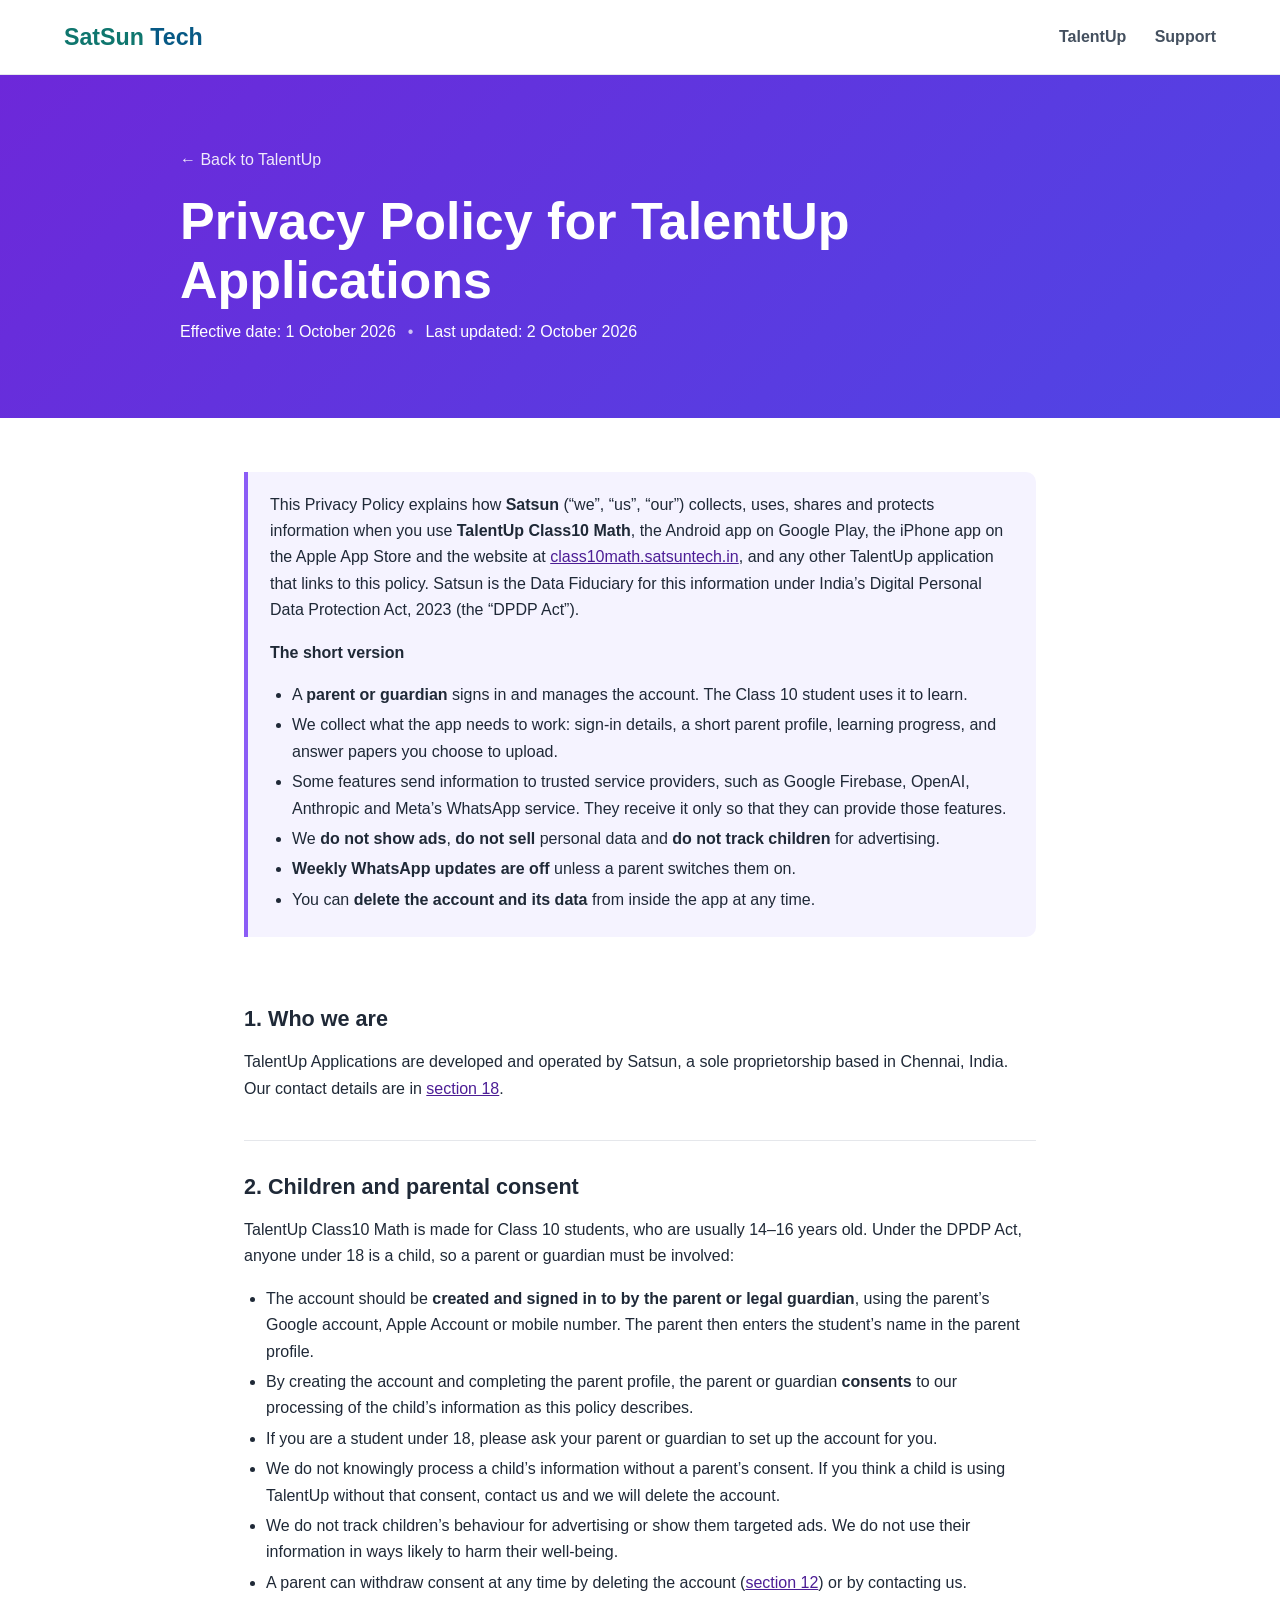
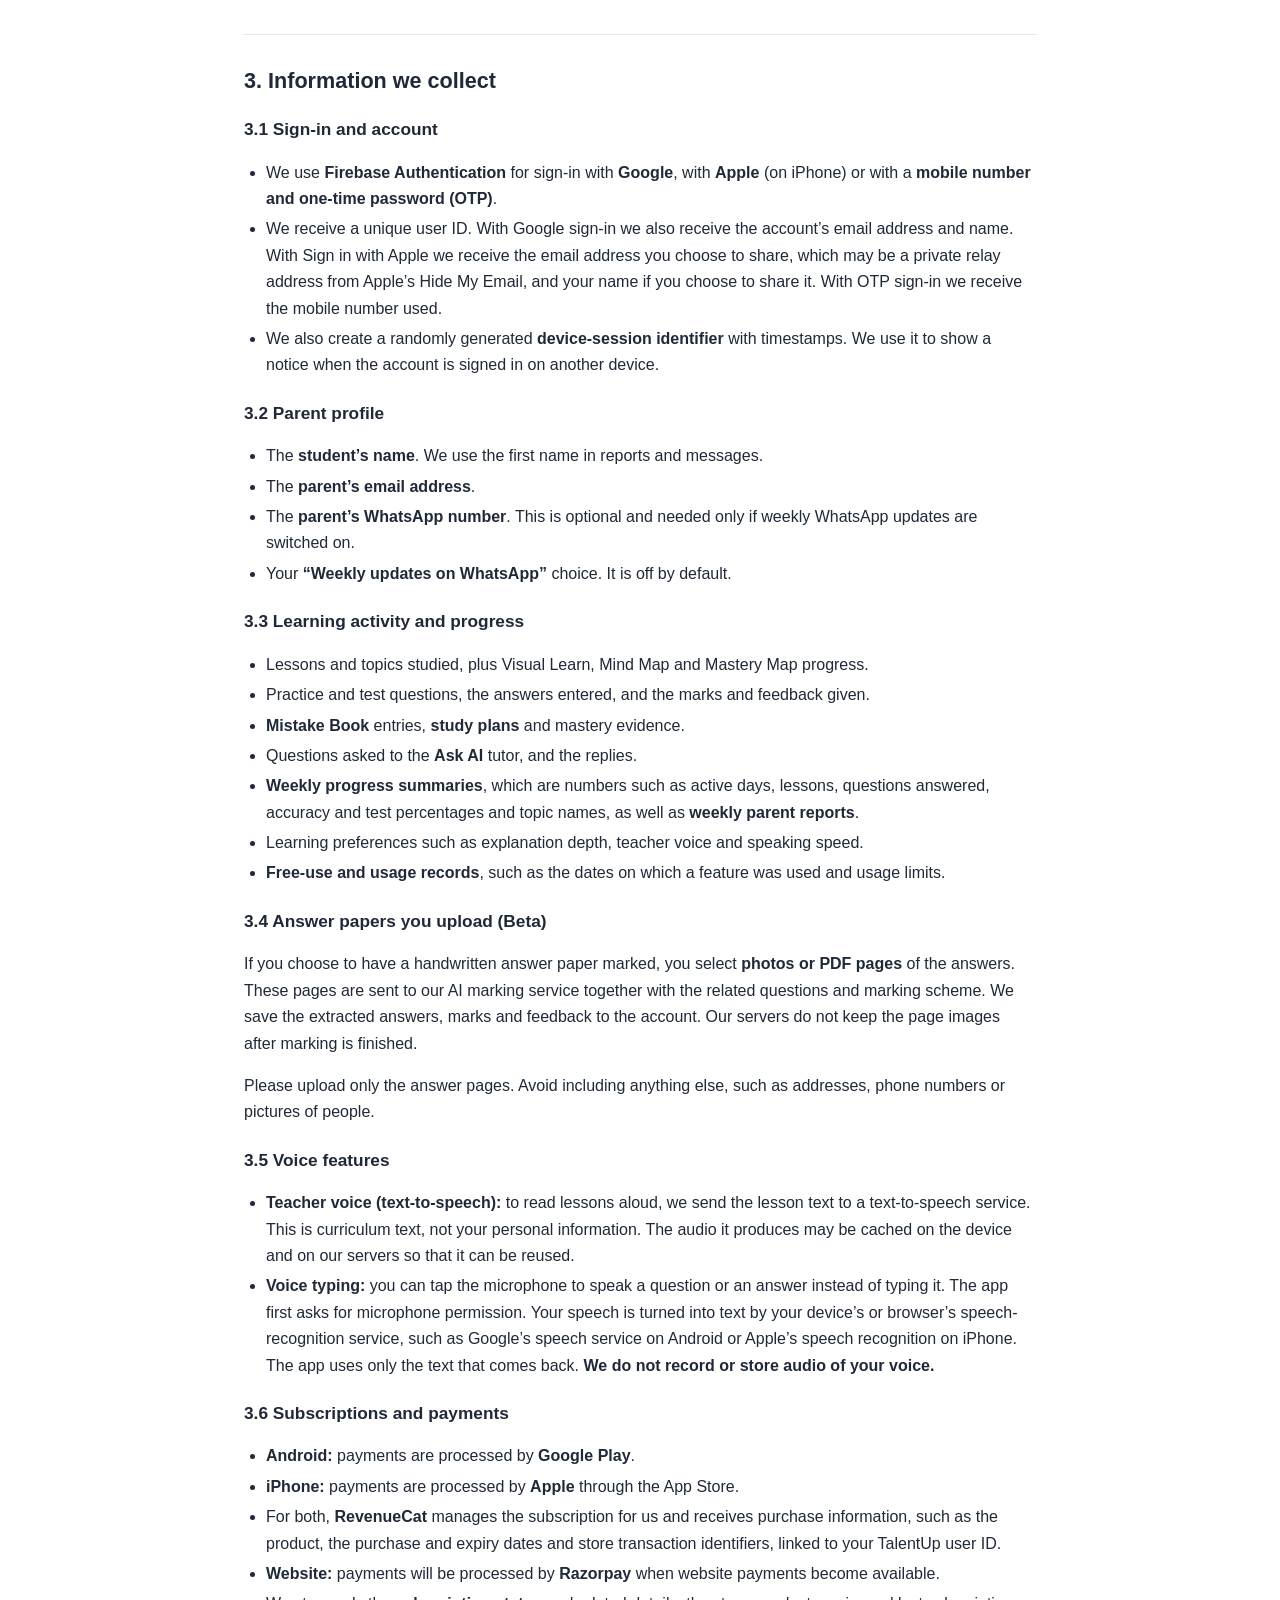
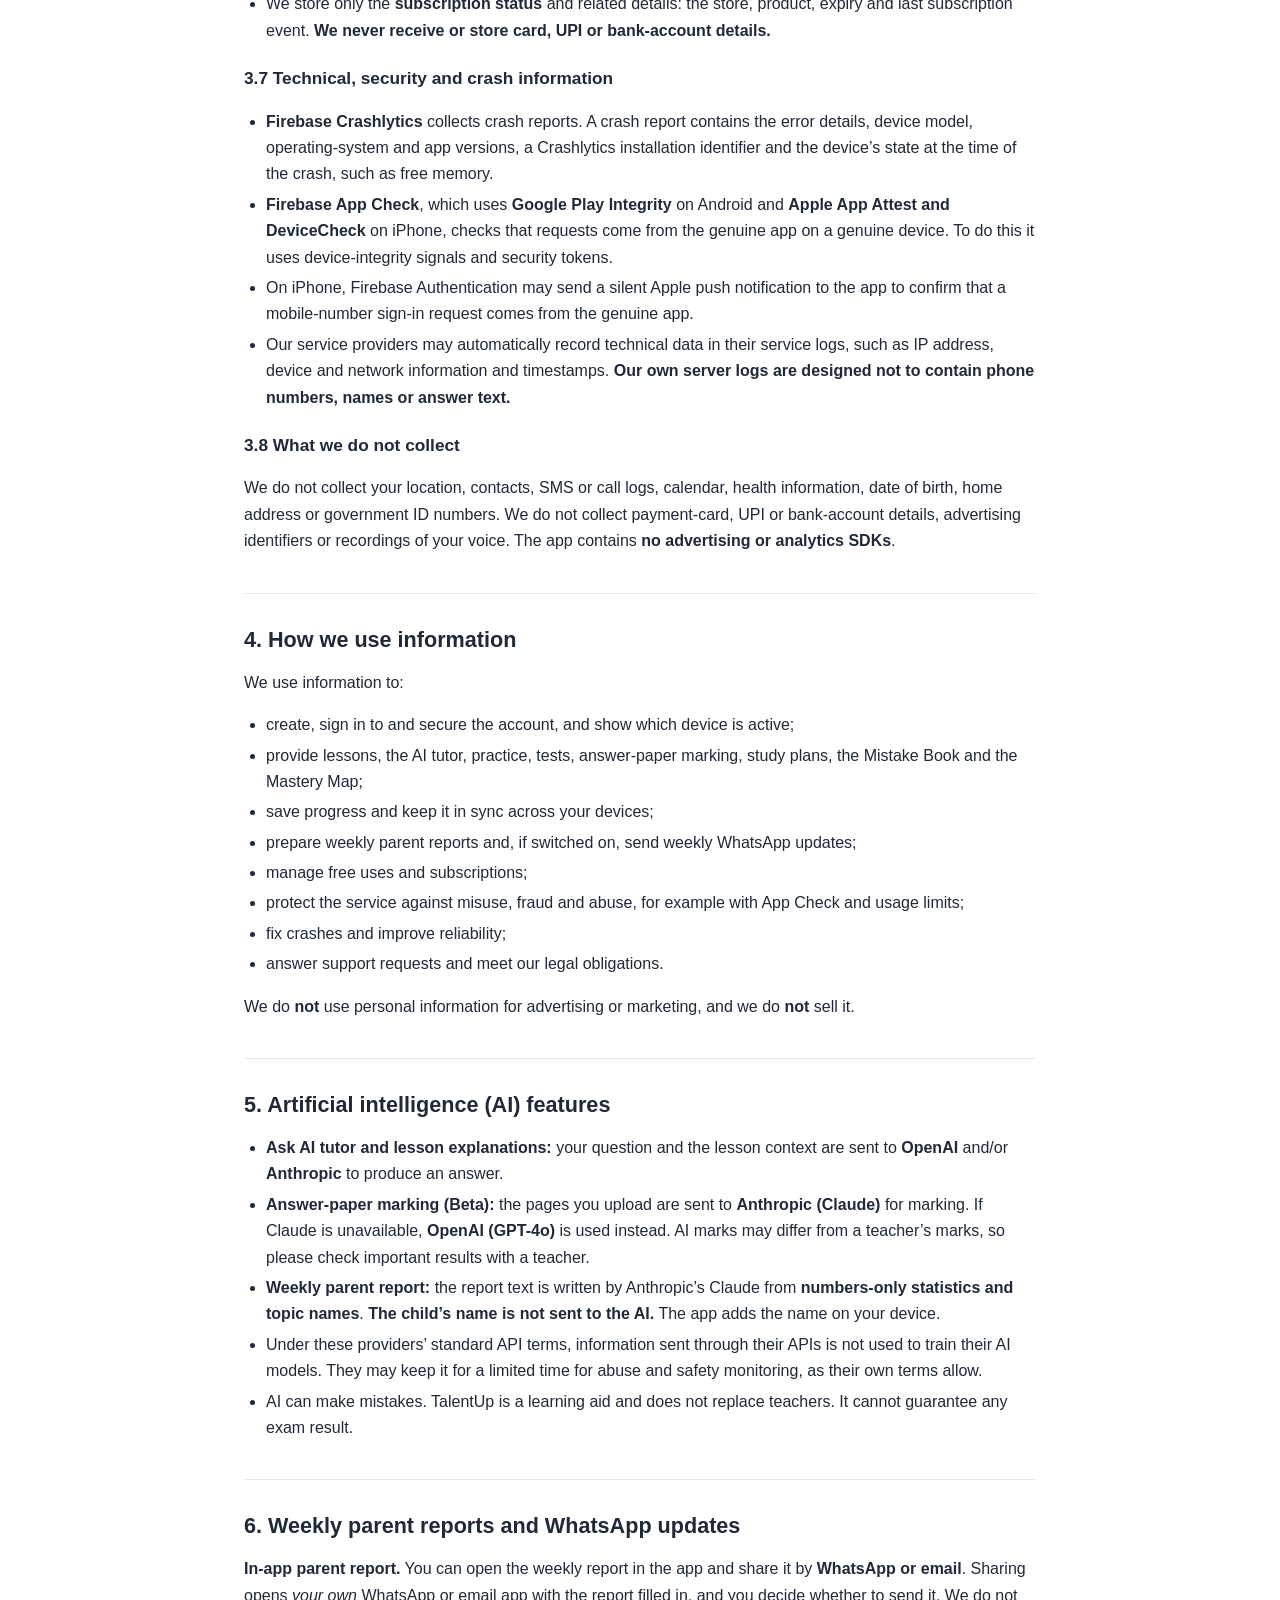
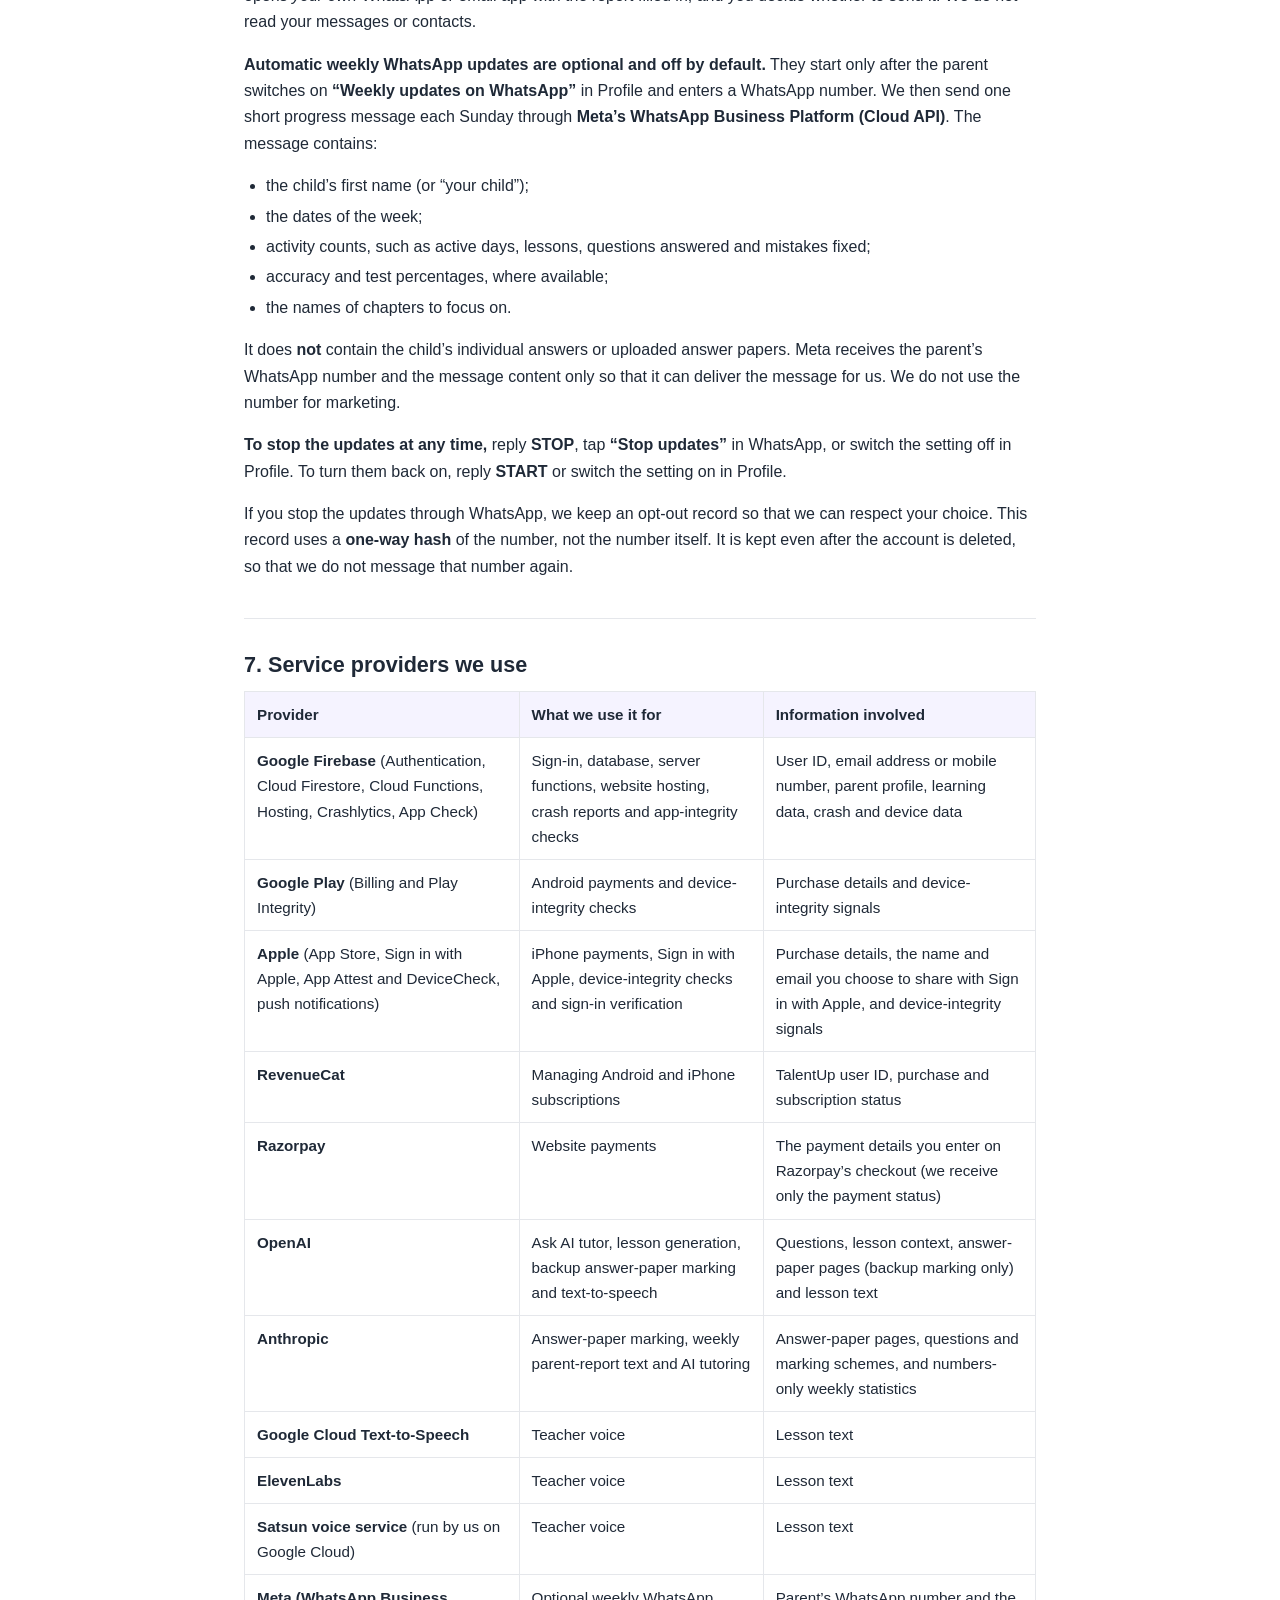
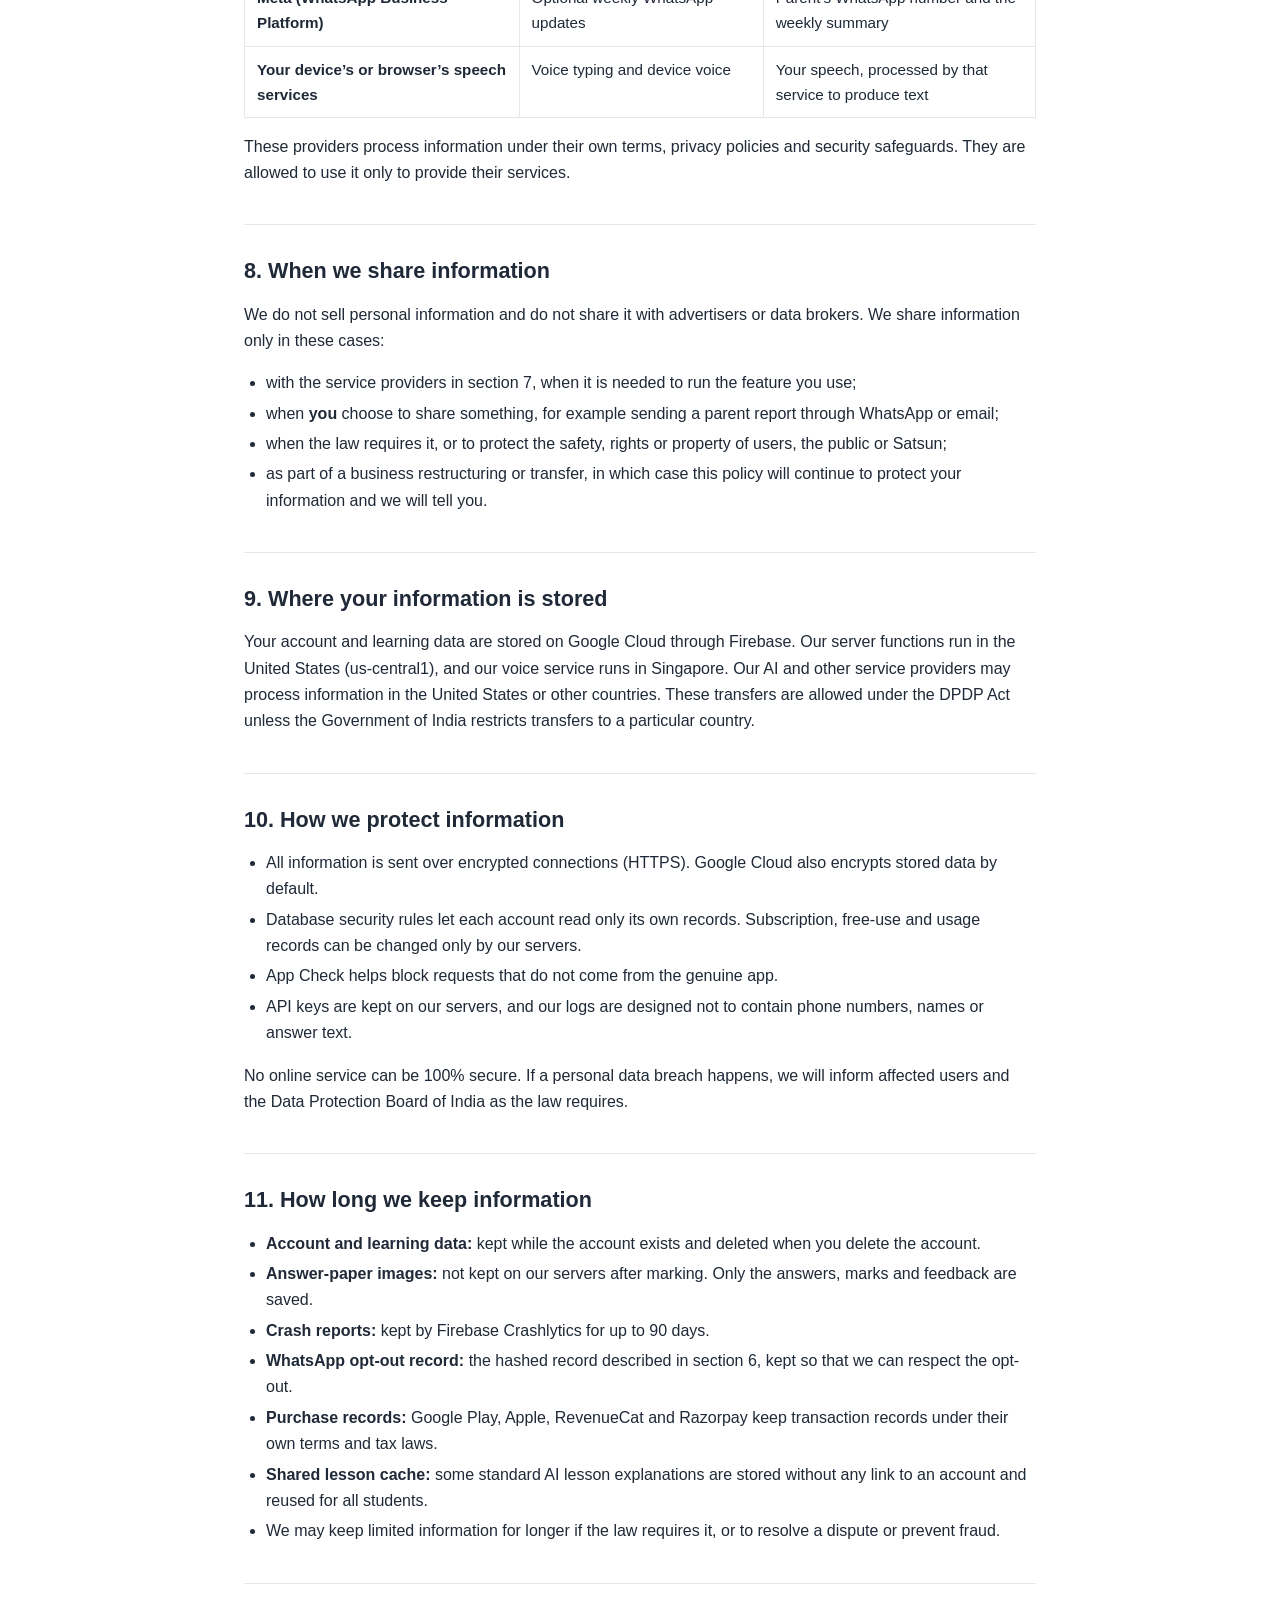
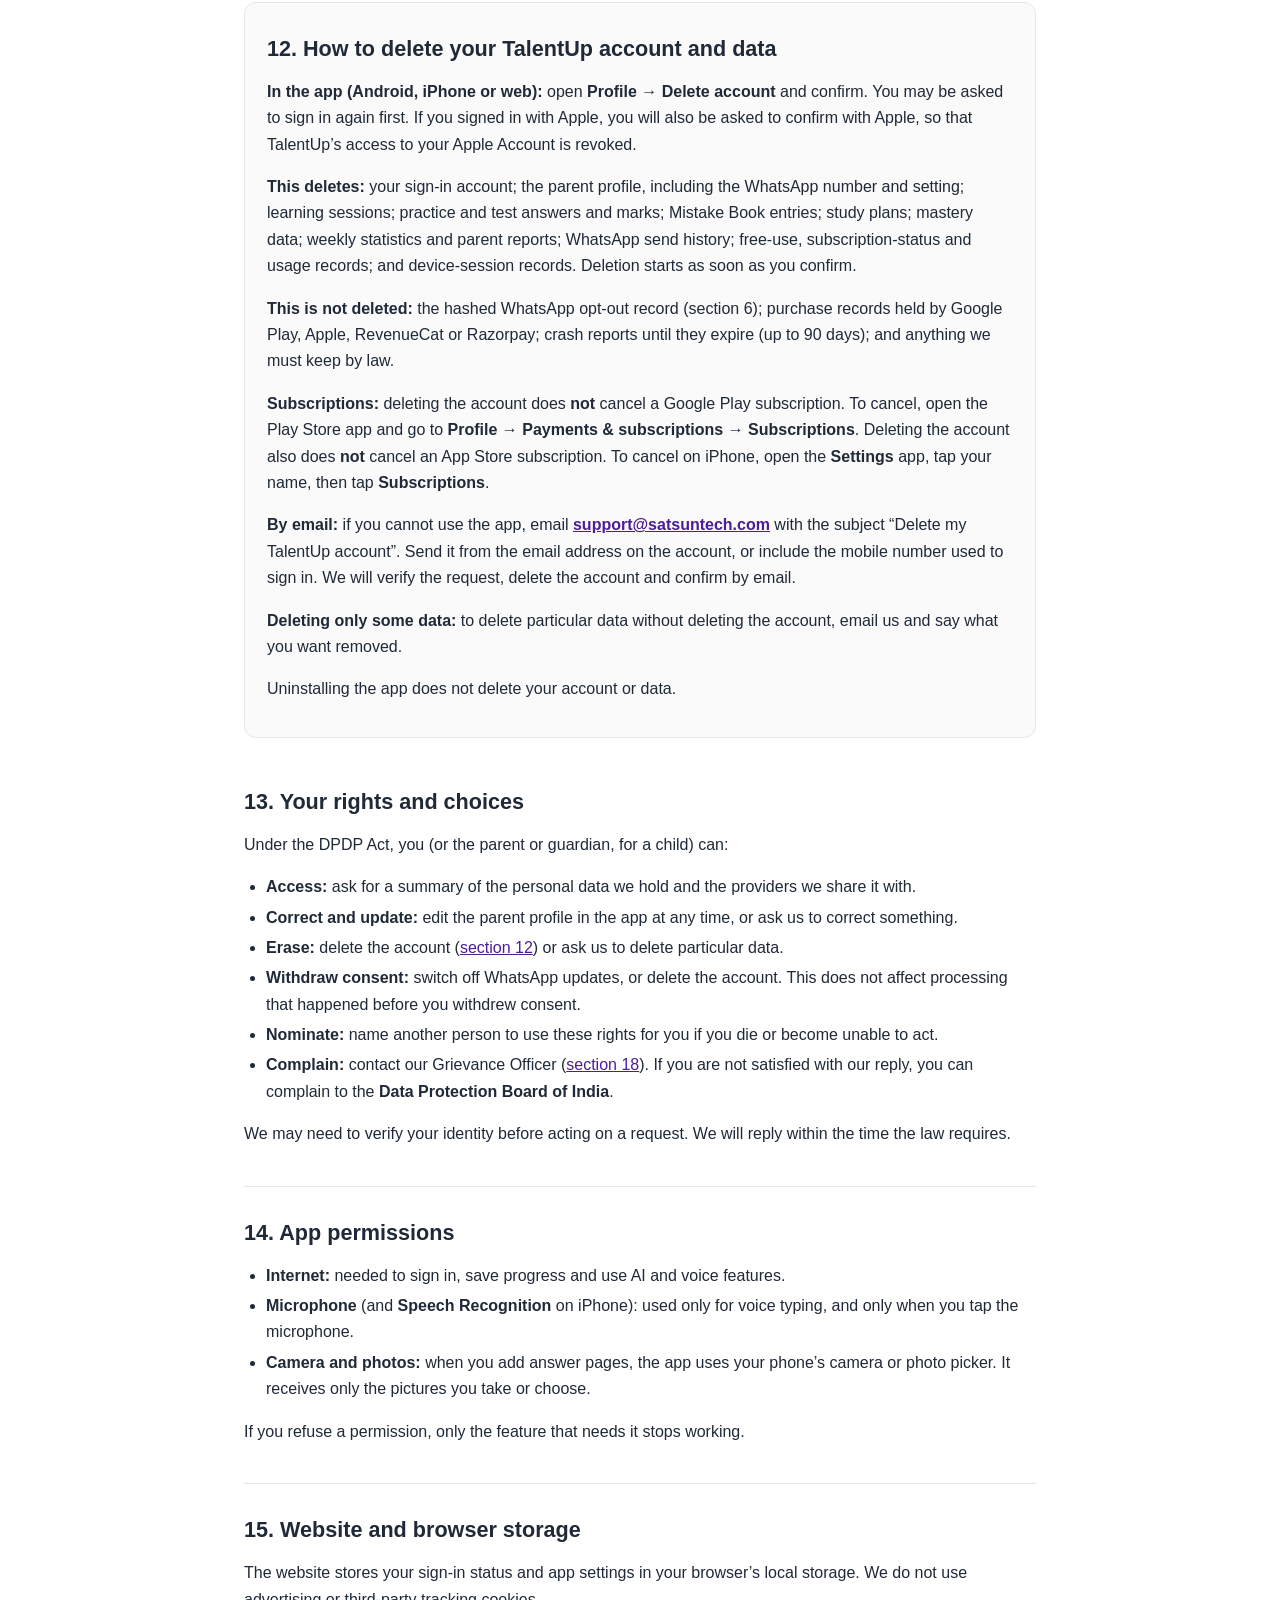
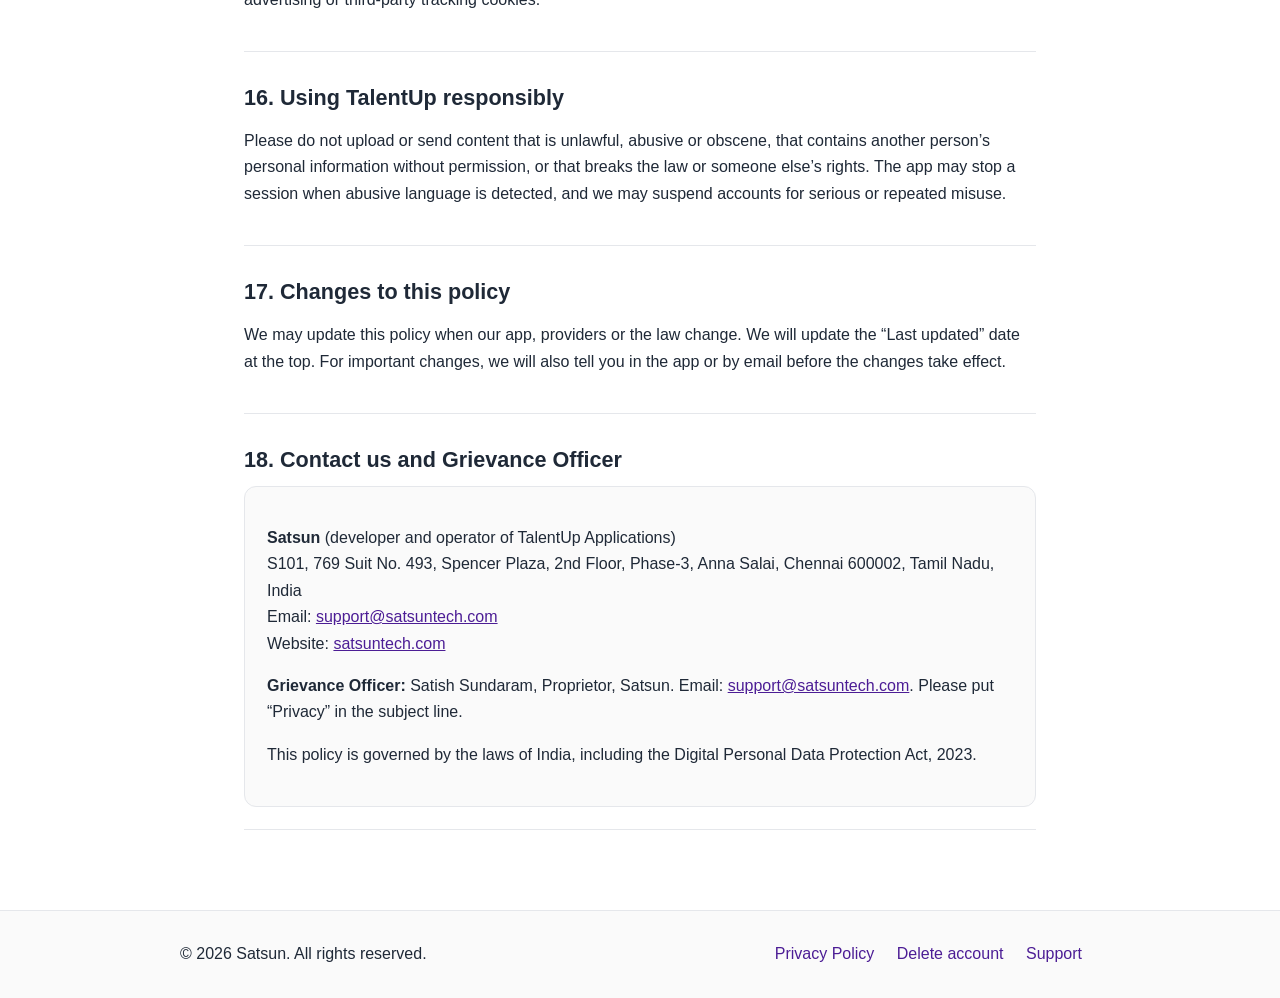
==== commit f2b6def7: "Update index.html Privacy policy: subscriptions and iPhone app" ====
--- a/privacy-policy/index.html
+++ b/privacy-policy/index.html
@@ -120,14 +120,14 @@
       <h1>Privacy Policy for TalentUp Applications</h1>
       <div class="meta">
         <span>Effective date: 1 October 2026</span>
-        <span>Last updated: 28 September 2026</span>
+        <span>Last updated: 2 October 2026</span>
       </div>
     </div>
   </section>
 
   <main class="content">
     <div class="notice">
-<p>This Privacy Policy explains how <strong>Satsun</strong> (“we”, “us”, “our”) collects, uses, shares and protects information when you use <strong>TalentUp Class10 Math</strong>, both the Android app on Google Play and the website at <a href="https://class10math.satsuntech.in">class10math.satsuntech.in</a>, and any other TalentUp application that links to this policy. Satsun is the Data Fiduciary for this information under India’s Digital Personal Data Protection Act, 2023 (the “DPDP Act”).</p>
+<p>This Privacy Policy explains how <strong>Satsun</strong> (“we”, “us”, “our”) collects, uses, shares and protects information when you use <strong>TalentUp Class10 Math</strong>, the Android app on Google Play, the iPhone app on the Apple App Store and the website at <a href="https://class10math.satsuntech.in">class10math.satsuntech.in</a>, and any other TalentUp application that links to this policy. Satsun is the Data Fiduciary for this information under India’s Digital Personal Data Protection Act, 2023 (the “DPDP Act”).</p>
 <p><strong>The short version</strong></p>
 <ul>
 <li>A <strong>parent or guardian</strong> signs in and manages the account. The Class 10 student uses it to learn.</li>
@@ -147,7 +147,7 @@
 <h2>2. Children and parental consent</h2>
 <p>TalentUp Class10 Math is made for Class 10 students, who are usually 14–16 years old. Under the DPDP Act, anyone under 18 is a child, so a parent or guardian must be involved:</p>
 <ul>
-<li>The account should be <strong>created and signed in to by the parent or legal guardian</strong>, using the parent’s Google account or mobile number. The parent then enters the student’s name in the parent profile.</li>
+<li>The account should be <strong>created and signed in to by the parent or legal guardian</strong>, using the parent’s Google account, Apple Account or mobile number. The parent then enters the student’s name in the parent profile.</li>
 <li>By creating the account and completing the parent profile, the parent or guardian <strong>consents</strong> to our processing of the child’s information as this policy describes.</li>
 <li>If you are a student under 18, please ask your parent or guardian to set up the account for you.</li>
 <li>We do not knowingly process a child’s information without a parent’s consent. If you think a child is using TalentUp without that consent, contact us and we will delete the account.</li>
@@ -160,8 +160,8 @@
 <section id="sign-in-and-account" class="level3">
 <h3>3.1 Sign-in and account</h3>
 <ul>
-<li>We use <strong>Firebase Authentication</strong> for sign-in with <strong>Google</strong> or with a <strong>mobile number and one-time password (OTP)</strong>.</li>
-<li>We receive a unique user ID. With Google sign-in we also receive the account’s email address and name. With OTP sign-in we receive the mobile number used.</li>
+<li>We use <strong>Firebase Authentication</strong> for sign-in with <strong>Google</strong>, with <strong>Apple</strong> (on iPhone) or with a <strong>mobile number and one-time password (OTP)</strong>.</li>
+<li>We receive a unique user ID. With Google sign-in we also receive the account’s email address and name. With Sign in with Apple we receive the email address you choose to share, which may be a private relay address from Apple’s Hide My Email, and your name if you choose to share it. With OTP sign-in we receive the mobile number used.</li>
 <li>We also create a randomly generated <strong>device-session identifier</strong> with timestamps. We use it to show a notice when the account is signed in on another device.</li>
 </ul>
 </section>
@@ -195,14 +195,16 @@
 <h3>3.5 Voice features</h3>
 <ul>
 <li><strong>Teacher voice (text-to-speech):</strong> to read lessons aloud, we send the lesson text to a text-to-speech service. This is curriculum text, not your personal information. The audio it produces may be cached on the device and on our servers so that it can be reused.</li>
-<li><strong>Voice typing:</strong> you can tap the microphone to speak a question or an answer instead of typing it. The app first asks for microphone permission. Your speech is turned into text by your device’s or browser’s speech-recognition service, such as Google’s speech service on Android. The app uses only the text that comes back. <strong>We do not record or store audio of your voice.</strong></li>
+<li><strong>Voice typing:</strong> you can tap the microphone to speak a question or an answer instead of typing it. The app first asks for microphone permission. Your speech is turned into text by your device’s or browser’s speech-recognition service, such as Google’s speech service on Android or Apple’s speech recognition on iPhone. The app uses only the text that comes back. <strong>We do not record or store audio of your voice.</strong></li>
 </ul>
 </section>
 <section id="subscriptions-and-payments" class="level3">
 <h3>3.6 Subscriptions and payments</h3>
 <ul>
-<li><strong>Android:</strong> payments are processed by <strong>Google Play</strong>. <strong>RevenueCat</strong> manages the subscription for us and receives purchase information, such as the product, the purchase and expiry dates and store transaction identifiers, linked to your TalentUp user ID.</li>
-<li><strong>Website:</strong> payments are processed by <strong>Razorpay</strong>.</li>
+<li><strong>Android:</strong> payments are processed by <strong>Google Play</strong>.</li>
+<li><strong>iPhone:</strong> payments are processed by <strong>Apple</strong> through the App Store.</li>
+<li>For both, <strong>RevenueCat</strong> manages the subscription for us and receives purchase information, such as the product, the purchase and expiry dates and store transaction identifiers, linked to your TalentUp user ID.</li>
+<li><strong>Website:</strong> payments will be processed by <strong>Razorpay</strong> when website payments become available.</li>
 <li>We store only the <strong>subscription status</strong> and related details: the store, product, expiry and last subscription event. <strong>We never receive or store card, UPI or bank-account details.</strong></li>
 </ul>
 </section>
@@ -210,7 +212,8 @@
 <h3>3.7 Technical, security and crash information</h3>
 <ul>
 <li><strong>Firebase Crashlytics</strong> collects crash reports. A crash report contains the error details, device model, operating-system and app versions, a Crashlytics installation identifier and the device’s state at the time of the crash, such as free memory.</li>
-<li><strong>Firebase App Check</strong>, which uses <strong>Google Play Integrity</strong> on Android, checks that requests come from the genuine app on a genuine device. To do this it uses device-integrity signals and security tokens.</li>
+<li><strong>Firebase App Check</strong>, which uses <strong>Google Play Integrity</strong> on Android and <strong>Apple App Attest and DeviceCheck</strong> on iPhone, checks that requests come from the genuine app on a genuine device. To do this it uses device-integrity signals and security tokens.</li>
+<li>On iPhone, Firebase Authentication may send a silent Apple push notification to the app to confirm that a mobile-number sign-in request comes from the genuine app.</li>
 <li>Our service providers may automatically record technical data in their service logs, such as IP address, device and network information and timestamps. <strong>Our own server logs are designed not to contain phone numbers, names or answer text.</strong></li>
 </ul>
 </section>
@@ -281,46 +284,51 @@
 <td>Purchase details and device-integrity signals</td>
 </tr>
 <tr class="odd">
+<td><strong>Apple</strong> (App Store, Sign in with Apple, App Attest and DeviceCheck, push notifications)</td>
+<td>iPhone payments, Sign in with Apple, device-integrity checks and sign-in verification</td>
+<td>Purchase details, the name and email you choose to share with Sign in with Apple, and device-integrity signals</td>
+</tr>
+<tr class="even">
 <td><strong>RevenueCat</strong></td>
-<td>Managing Android subscriptions</td>
+<td>Managing Android and iPhone subscriptions</td>
 <td>TalentUp user ID, purchase and subscription status</td>
 </tr>
-<tr class="even">
+<tr class="odd">
 <td><strong>Razorpay</strong></td>
 <td>Website payments</td>
 <td>The payment details you enter on Razorpay’s checkout (we receive only the payment status)</td>
 </tr>
-<tr class="odd">
+<tr class="even">
 <td><strong>OpenAI</strong></td>
 <td>Ask AI tutor, lesson generation, backup answer-paper marking and text-to-speech</td>
 <td>Questions, lesson context, answer-paper pages (backup marking only) and lesson text</td>
 </tr>
-<tr class="even">
+<tr class="odd">
 <td><strong>Anthropic</strong></td>
 <td>Answer-paper marking, weekly parent-report text and AI tutoring</td>
 <td>Answer-paper pages, questions and marking schemes, and numbers-only weekly statistics</td>
 </tr>
-<tr class="odd">
+<tr class="even">
 <td><strong>Google Cloud Text-to-Speech</strong></td>
 <td>Teacher voice</td>
 <td>Lesson text</td>
 </tr>
-<tr class="even">
+<tr class="odd">
 <td><strong>ElevenLabs</strong></td>
 <td>Teacher voice</td>
 <td>Lesson text</td>
 </tr>
-<tr class="odd">
+<tr class="even">
 <td><strong>Satsun voice service</strong> (run by us on Google Cloud)</td>
 <td>Teacher voice</td>
 <td>Lesson text</td>
 </tr>
-<tr class="even">
+<tr class="odd">
 <td><strong>Meta (WhatsApp Business Platform)</strong></td>
 <td>Optional weekly WhatsApp updates</td>
 <td>Parent’s WhatsApp number and the weekly summary</td>
 </tr>
-<tr class="odd">
+<tr class="even">
 <td><strong>Your device’s or browser’s speech services</strong></td>
 <td>Voice typing and device voice</td>
 <td>Your speech, processed by that service to produce text</td>
@@ -360,17 +368,17 @@
 <li><strong>Answer-paper images:</strong> not kept on our servers after marking. Only the answers, marks and feedback are saved.</li>
 <li><strong>Crash reports:</strong> kept by Firebase Crashlytics for up to 90 days.</li>
 <li><strong>WhatsApp opt-out record:</strong> the hashed record described in section 6, kept so that we can respect the opt-out.</li>
-<li><strong>Purchase records:</strong> Google Play, RevenueCat and Razorpay keep transaction records under their own terms and tax laws.</li>
+<li><strong>Purchase records:</strong> Google Play, Apple, RevenueCat and Razorpay keep transaction records under their own terms and tax laws.</li>
 <li><strong>Shared lesson cache:</strong> some standard AI lesson explanations are stored without any link to an account and reused for all students.</li>
 <li>We may keep limited information for longer if the law requires it, or to resolve a dispute or prevent fraud.</li>
 </ul>
 </section>
 <section id="delete-account" class="level2">
 <h2>12. How to delete your TalentUp account and data</h2>
-<p><strong>In the app (Android or web):</strong> open <strong>Profile → Delete account</strong> and confirm. You may be asked to sign in again first.</p>
+<p><strong>In the app (Android, iPhone or web):</strong> open <strong>Profile → Delete account</strong> and confirm. You may be asked to sign in again first. If you signed in with Apple, you will also be asked to confirm with Apple, so that TalentUp’s access to your Apple Account is revoked.</p>
 <p><strong>This deletes:</strong> your sign-in account; the parent profile, including the WhatsApp number and setting; learning sessions; practice and test answers and marks; Mistake Book entries; study plans; mastery data; weekly statistics and parent reports; WhatsApp send history; free-use, subscription-status and usage records; and device-session records. Deletion starts as soon as you confirm.</p>
-<p><strong>This is not deleted:</strong> the hashed WhatsApp opt-out record (section 6); purchase records held by Google Play, RevenueCat or Razorpay; crash reports until they expire (up to 90 days); and anything we must keep by law.</p>
-<p><strong>Subscriptions:</strong> deleting the account does <strong>not</strong> cancel a Google Play subscription. To cancel, open the Play Store app and go to <strong>Profile → Payments &amp; subscriptions → Subscriptions</strong>.</p>
+<p><strong>This is not deleted:</strong> the hashed WhatsApp opt-out record (section 6); purchase records held by Google Play, Apple, RevenueCat or Razorpay; crash reports until they expire (up to 90 days); and anything we must keep by law.</p>
+<p><strong>Subscriptions:</strong> deleting the account does <strong>not</strong> cancel a Google Play subscription. To cancel, open the Play Store app and go to <strong>Profile → Payments &amp; subscriptions → Subscriptions</strong>. Deleting the account also does <strong>not</strong> cancel an App Store subscription. To cancel on iPhone, open the <strong>Settings</strong> app, tap your name, then tap <strong>Subscriptions</strong>.</p>
 <p><strong>By email:</strong> if you cannot use the app, email <strong><a href="mailto:support@satsuntech.com">support@satsuntech.com</a></strong> with the subject “Delete my TalentUp account”. Send it from the email address on the account, or include the mobile number used to sign in. We will verify the request, delete the account and confirm by email.</p>
 <p><strong>Deleting only some data:</strong> to delete particular data without deleting the account, email us and say what you want removed.</p>
 <p>Uninstalling the app does not delete your account or data.</p>
@@ -392,7 +400,7 @@
 <h2>14. App permissions</h2>
 <ul>
 <li><strong>Internet:</strong> needed to sign in, save progress and use AI and voice features.</li>
-<li><strong>Microphone:</strong> used only for voice typing, and only when you tap the microphone.</li>
+<li><strong>Microphone</strong> (and <strong>Speech Recognition</strong> on iPhone): used only for voice typing, and only when you tap the microphone.</li>
 <li><strong>Camera and photos:</strong> when you add answer pages, the app uses your phone’s camera or photo picker. It receives only the pictures you take or choose.</li>
 </ul>
 <p>If you refuse a permission, only the feature that needs it stops working.</p>
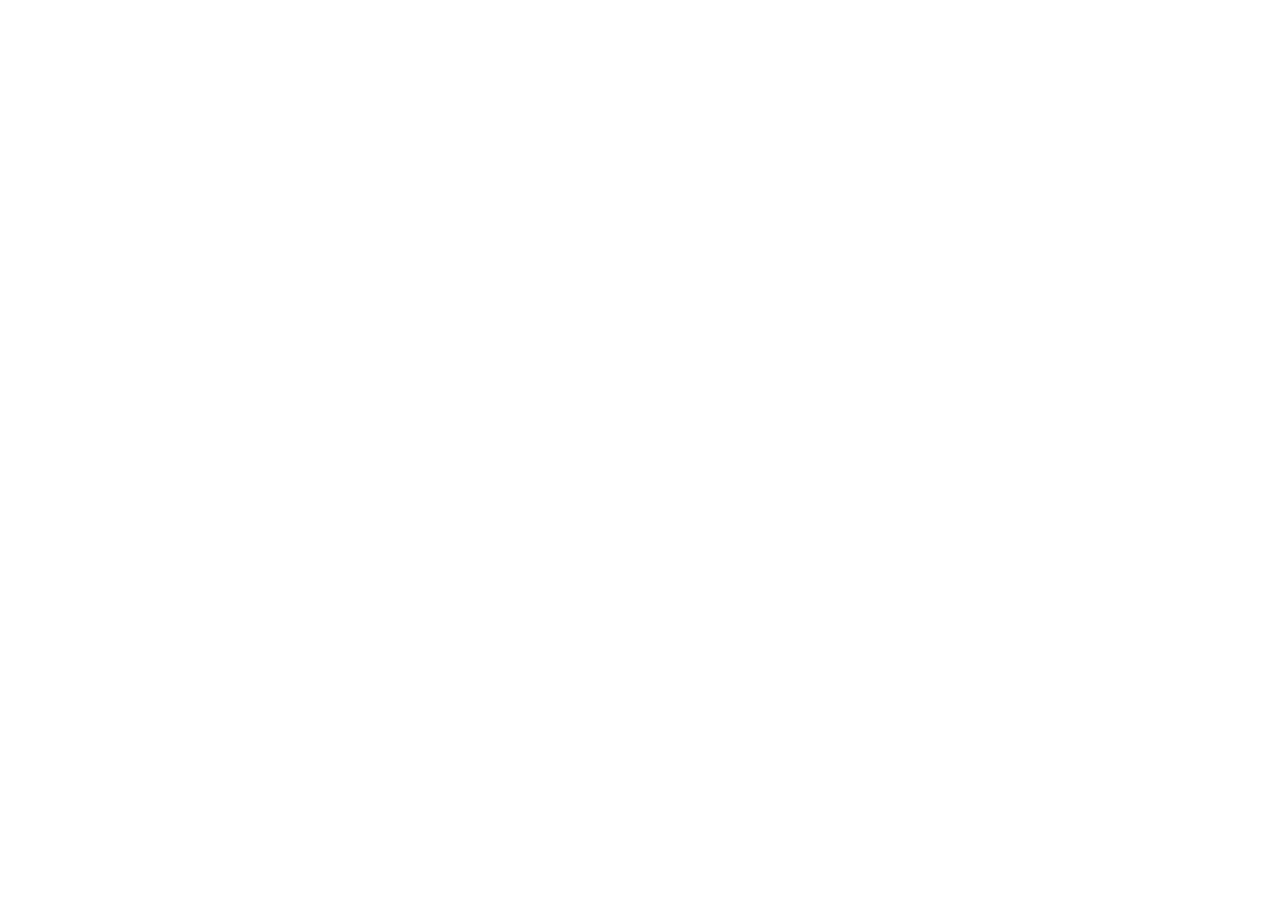
==== commit 40ac1455: "Redirect to satsuntech.com" ====
--- a/privacy-policy/index.html
+++ b/privacy-policy/index.html
@@ -1,444 +1,14 @@
-<!doctype html>
+﻿<!DOCTYPE html>
 <html lang="en">
 <head>
-  <meta charset="utf-8">
-  <meta name="viewport" content="width=device-width,initial-scale=1">
-  <title>Privacy Policy for TalentUp Applications | SatSun Tech</title>
-  <meta name="description" content="Privacy Policy for TalentUp Class10 Math and other TalentUp educational applications operated by Satsun.">
-  <style>
-    :root {
-      --brand: #0f766e;
-      --brand-blue: #075985;
-      --talent: #6d28d9;
-      --talent-dark: #4c1d95;
-      --ink: #1f2937;
-      --muted: #5b6472;
-      --line: #e5e7eb;
-      --soft: #f5f3ff;
-      --white: #ffffff;
-    }
-    * { box-sizing: border-box; }
-    html { scroll-behavior: smooth; -webkit-text-size-adjust: 100%; }
-    body {
-      margin: 0;
-      font-family: Arial, Helvetica, sans-serif;
-      color: var(--ink);
-      background: var(--white);
-      line-height: 1.65;
-      overflow-wrap: break-word;
-    }
-    a { color: var(--talent-dark); }
-    .site-header {
-      display: flex;
-      align-items: center;
-      justify-content: space-between;
-      padding: 18px 5%;
-      border-bottom: 1px solid var(--line);
-      background: var(--white);
-    }
-    .brand { font-size: 1.45rem; font-weight: 800; text-decoration: none; color: var(--brand); }
-    .brand span { color: var(--brand-blue); }
-    .site-nav a { margin-left: 24px; color: #44505f; text-decoration: none; font-weight: 600; }
-    .hero {
-      background: linear-gradient(135deg, var(--talent), #4f46e5);
-      color: var(--white);
-      padding: 72px 5%;
-    }
-    .hero-inner, .content, .footer-inner { width: min(920px, 100%); margin: 0 auto; }
-    .hero h1 { margin: 18px 0 8px; font-size: clamp(2rem, 5vw, 3.25rem); line-height: 1.15; }
-    .back-link { color: var(--white); text-decoration: none; opacity: .9; }
-    .meta { display: flex; flex-wrap: wrap; gap: 12px; font-size: 1rem; }
-    .meta span + span::before { content: "•"; margin-right: 12px; opacity: .7; }
-    .content { padding: 54px 5% 80px; }
-    .notice {
-      background: var(--soft);
-      border-left: 4px solid #8b5cf6;
-      padding: 20px 22px;
-      margin: 0 0 36px;
-      border-radius: 0 10px 10px 0;
-    }
-    .notice p:first-child { margin-top: 0; }
-    .notice ul { margin-bottom: 0; }
-    .content > section { padding: 6px 0 22px; border-bottom: 1px solid var(--line); }
-    .content section section { padding: 0; border: 0; }
-    .content h2 { font-size: 1.35rem; line-height: 1.3; margin: 26px 0 12px; scroll-margin-top: 16px; }
-    .content h3 { font-size: 1.08rem; margin: 20px 0 6px; }
-    .content ul { padding-left: 22px; }
-    .content li { margin: 4px 0; }
-    .table-wrap { width: 100%; overflow-x: auto; -webkit-overflow-scrolling: touch; margin: 12px 0; }
-    table { width: 100%; border-collapse: collapse; font-size: .95rem; }
-    th, td { text-align: left; vertical-align: top; padding: 10px 12px; border: 1px solid var(--line); }
-    th { background: var(--soft); }
-    #delete-account {
-      background: #fafafa;
-      border: 1px solid var(--line);
-      border-radius: 12px;
-      padding: 6px 22px 18px;
-      margin: 18px 0;
-    }
-    .contact-card {
-      background: #fafafa;
-      border: 1px solid var(--line);
-      border-radius: 12px;
-      padding: 22px;
-    }
-    .site-footer { border-top: 1px solid var(--line); background: #fafafa; padding: 30px 5%; }
-    .footer-inner { display: flex; flex-wrap: wrap; gap: 14px 28px; justify-content: space-between; }
-    .footer-links a { margin-right: 18px; text-decoration: none; }
-    @media (max-width: 720px) {
-      .site-header, .hero, .content, .site-footer { padding-left: 16px; padding-right: 16px; }
-      .site-nav { display: none; }
-      .hero { padding-top: 44px; padding-bottom: 44px; }
-      .content { padding-top: 30px; }
-      .meta { display: block; }
-      .meta span { display: block; }
-      .meta span + span::before { content: ""; margin: 0; }
-      #delete-account { padding: 4px 14px 14px; }
-      /* Stack the provider table on small screens so nothing scrolls sideways. */
-      table, thead, tbody, tr, th, td { display: block; }
-      thead { display: none; }
-      tr { border: 1px solid var(--line); border-radius: 10px; margin-bottom: 12px; padding: 6px 0; }
-      td { border: 0; padding: 4px 12px; }
-      td:first-child { font-size: 1.02rem; }
-      td:nth-child(2)::before { content: "Used for: "; font-weight: 700; }
-      td:nth-child(3)::before { content: "Information: "; font-weight: 700; }
-    }
-  </style>
+  <meta charset="UTF-8">
+  <title>This page has moved</title>
+  <meta name="robots" content="noindex">
+  <link rel="canonical" href="https://satsuntech.com/talentup/privacy/">
+  <meta http-equiv="refresh" content="0; url=https://satsuntech.com/talentup/privacy/">
+  <script>window.location.replace("https://satsuntech.com/talentup/privacy/" + window.location.hash);</script>
 </head>
 <body>
-  <header class="site-header">
-    <a class="brand" href="../">SatSun <span>Tech</span></a>
-    <nav class="site-nav">
-      <a href="../">TalentUp</a>
-      <a href="../support/">Support</a>
-    </nav>
-  </header>
-
-  <section class="hero">
-    <div class="hero-inner">
-      <a class="back-link" href="../">← Back to TalentUp</a>
-      <h1>Privacy Policy for TalentUp Applications</h1>
-      <div class="meta">
-        <span>Effective date: 1 October 2026</span>
-        <span>Last updated: 2 October 2026</span>
-      </div>
-    </div>
-  </section>
-
-  <main class="content">
-    <div class="notice">
-<p>This Privacy Policy explains how <strong>Satsun</strong> (“we”, “us”, “our”) collects, uses, shares and protects information when you use <strong>TalentUp Class10 Math</strong>, the Android app on Google Play, the iPhone app on the Apple App Store and the website at <a href="https://class10math.satsuntech.in">class10math.satsuntech.in</a>, and any other TalentUp application that links to this policy. Satsun is the Data Fiduciary for this information under India’s Digital Personal Data Protection Act, 2023 (the “DPDP Act”).</p>
-<p><strong>The short version</strong></p>
-<ul>
-<li>A <strong>parent or guardian</strong> signs in and manages the account. The Class 10 student uses it to learn.</li>
-<li>We collect what the app needs to work: sign-in details, a short parent profile, learning progress, and answer papers you choose to upload.</li>
-<li>Some features send information to trusted service providers, such as Google Firebase, OpenAI, Anthropic and Meta’s WhatsApp service. They receive it only so that they can provide those features.</li>
-<li>We <strong>do not show ads</strong>, <strong>do not sell</strong> personal data and <strong>do not track children</strong> for advertising.</li>
-<li><strong>Weekly WhatsApp updates are off</strong> unless a parent switches them on.</li>
-<li>You can <strong>delete the account and its data</strong> from inside the app at any time.</li>
-</ul>
-    </div>
-
-<section id="who-we-are" class="level2">
-<h2>1. Who we are</h2>
-<p>TalentUp Applications are developed and operated by Satsun, a sole proprietorship based in Chennai, India. Our contact details are in <a href="#contact">section 18</a>.</p>
-</section>
-<section id="children-and-parental-consent" class="level2">
-<h2>2. Children and parental consent</h2>
-<p>TalentUp Class10 Math is made for Class 10 students, who are usually 14–16 years old. Under the DPDP Act, anyone under 18 is a child, so a parent or guardian must be involved:</p>
-<ul>
-<li>The account should be <strong>created and signed in to by the parent or legal guardian</strong>, using the parent’s Google account, Apple Account or mobile number. The parent then enters the student’s name in the parent profile.</li>
-<li>By creating the account and completing the parent profile, the parent or guardian <strong>consents</strong> to our processing of the child’s information as this policy describes.</li>
-<li>If you are a student under 18, please ask your parent or guardian to set up the account for you.</li>
-<li>We do not knowingly process a child’s information without a parent’s consent. If you think a child is using TalentUp without that consent, contact us and we will delete the account.</li>
-<li>We do not track children’s behaviour for advertising or show them targeted ads. We do not use their information in ways likely to harm their well-being.</li>
-<li>A parent can withdraw consent at any time by deleting the account (<a href="#delete-account">section 12</a>) or by contacting us.</li>
-</ul>
-</section>
-<section id="information-we-collect" class="level2">
-<h2>3. Information we collect</h2>
-<section id="sign-in-and-account" class="level3">
-<h3>3.1 Sign-in and account</h3>
-<ul>
-<li>We use <strong>Firebase Authentication</strong> for sign-in with <strong>Google</strong>, with <strong>Apple</strong> (on iPhone) or with a <strong>mobile number and one-time password (OTP)</strong>.</li>
-<li>We receive a unique user ID. With Google sign-in we also receive the account’s email address and name. With Sign in with Apple we receive the email address you choose to share, which may be a private relay address from Apple’s Hide My Email, and your name if you choose to share it. With OTP sign-in we receive the mobile number used.</li>
-<li>We also create a randomly generated <strong>device-session identifier</strong> with timestamps. We use it to show a notice when the account is signed in on another device.</li>
-</ul>
-</section>
-<section id="parent-profile" class="level3">
-<h3>3.2 Parent profile</h3>
-<ul>
-<li>The <strong>student’s name</strong>. We use the first name in reports and messages.</li>
-<li>The <strong>parent’s email address</strong>.</li>
-<li>The <strong>parent’s WhatsApp number</strong>. This is optional and needed only if weekly WhatsApp updates are switched on.</li>
-<li>Your <strong>“Weekly updates on WhatsApp”</strong> choice. It is off by default.</li>
-</ul>
-</section>
-<section id="learning-activity-and-progress" class="level3">
-<h3>3.3 Learning activity and progress</h3>
-<ul>
-<li>Lessons and topics studied, plus Visual Learn, Mind Map and Mastery Map progress.</li>
-<li>Practice and test questions, the answers entered, and the marks and feedback given.</li>
-<li><strong>Mistake Book</strong> entries, <strong>study plans</strong> and mastery evidence.</li>
-<li>Questions asked to the <strong>Ask AI</strong> tutor, and the replies.</li>
-<li><strong>Weekly progress summaries</strong>, which are numbers such as active days, lessons, questions answered, accuracy and test percentages and topic names, as well as <strong>weekly parent reports</strong>.</li>
-<li>Learning preferences such as explanation depth, teacher voice and speaking speed.</li>
-<li><strong>Free-use and usage records</strong>, such as the dates on which a feature was used and usage limits.</li>
-</ul>
-</section>
-<section id="answer-papers-you-upload-beta" class="level3">
-<h3>3.4 Answer papers you upload (Beta)</h3>
-<p>If you choose to have a handwritten answer paper marked, you select <strong>photos or PDF pages</strong> of the answers. These pages are sent to our AI marking service together with the related questions and marking scheme. We save the extracted answers, marks and feedback to the account. Our servers do not keep the page images after marking is finished.</p>
-<p>Please upload only the answer pages. Avoid including anything else, such as addresses, phone numbers or pictures of people.</p>
-</section>
-<section id="voice-features" class="level3">
-<h3>3.5 Voice features</h3>
-<ul>
-<li><strong>Teacher voice (text-to-speech):</strong> to read lessons aloud, we send the lesson text to a text-to-speech service. This is curriculum text, not your personal information. The audio it produces may be cached on the device and on our servers so that it can be reused.</li>
-<li><strong>Voice typing:</strong> you can tap the microphone to speak a question or an answer instead of typing it. The app first asks for microphone permission. Your speech is turned into text by your device’s or browser’s speech-recognition service, such as Google’s speech service on Android or Apple’s speech recognition on iPhone. The app uses only the text that comes back. <strong>We do not record or store audio of your voice.</strong></li>
-</ul>
-</section>
-<section id="subscriptions-and-payments" class="level3">
-<h3>3.6 Subscriptions and payments</h3>
-<ul>
-<li><strong>Android:</strong> payments are processed by <strong>Google Play</strong>.</li>
-<li><strong>iPhone:</strong> payments are processed by <strong>Apple</strong> through the App Store.</li>
-<li>For both, <strong>RevenueCat</strong> manages the subscription for us and receives purchase information, such as the product, the purchase and expiry dates and store transaction identifiers, linked to your TalentUp user ID.</li>
-<li><strong>Website:</strong> payments will be processed by <strong>Razorpay</strong> when website payments become available.</li>
-<li>We store only the <strong>subscription status</strong> and related details: the store, product, expiry and last subscription event. <strong>We never receive or store card, UPI or bank-account details.</strong></li>
-</ul>
-</section>
-<section id="technical-security-and-crash-information" class="level3">
-<h3>3.7 Technical, security and crash information</h3>
-<ul>
-<li><strong>Firebase Crashlytics</strong> collects crash reports. A crash report contains the error details, device model, operating-system and app versions, a Crashlytics installation identifier and the device’s state at the time of the crash, such as free memory.</li>
-<li><strong>Firebase App Check</strong>, which uses <strong>Google Play Integrity</strong> on Android and <strong>Apple App Attest and DeviceCheck</strong> on iPhone, checks that requests come from the genuine app on a genuine device. To do this it uses device-integrity signals and security tokens.</li>
-<li>On iPhone, Firebase Authentication may send a silent Apple push notification to the app to confirm that a mobile-number sign-in request comes from the genuine app.</li>
-<li>Our service providers may automatically record technical data in their service logs, such as IP address, device and network information and timestamps. <strong>Our own server logs are designed not to contain phone numbers, names or answer text.</strong></li>
-</ul>
-</section>
-<section id="what-we-do-not-collect" class="level3">
-<h3>3.8 What we do not collect</h3>
-<p>We do not collect your location, contacts, SMS or call logs, calendar, health information, date of birth, home address or government ID numbers. We do not collect payment-card, UPI or bank-account details, advertising identifiers or recordings of your voice. The app contains <strong>no advertising or analytics SDKs</strong>.</p>
-</section>
-</section>
-<section id="how-we-use-information" class="level2">
-<h2>4. How we use information</h2>
-<p>We use information to:</p>
-<ul>
-<li>create, sign in to and secure the account, and show which device is active;</li>
-<li>provide lessons, the AI tutor, practice, tests, answer-paper marking, study plans, the Mistake Book and the Mastery Map;</li>
-<li>save progress and keep it in sync across your devices;</li>
-<li>prepare weekly parent reports and, if switched on, send weekly WhatsApp updates;</li>
-<li>manage free uses and subscriptions;</li>
-<li>protect the service against misuse, fraud and abuse, for example with App Check and usage limits;</li>
-<li>fix crashes and improve reliability;</li>
-<li>answer support requests and meet our legal obligations.</li>
-</ul>
-<p>We do <strong>not</strong> use personal information for advertising or marketing, and we do <strong>not</strong> sell it.</p>
-</section>
-<section id="artificial-intelligence-ai-features" class="level2">
-<h2>5. Artificial intelligence (AI) features</h2>
-<ul>
-<li><strong>Ask AI tutor and lesson explanations:</strong> your question and the lesson context are sent to <strong>OpenAI</strong> and/or <strong>Anthropic</strong> to produce an answer.</li>
-<li><strong>Answer-paper marking (Beta):</strong> the pages you upload are sent to <strong>Anthropic (Claude)</strong> for marking. If Claude is unavailable, <strong>OpenAI (GPT-4o)</strong> is used instead. AI marks may differ from a teacher’s marks, so please check important results with a teacher.</li>
-<li><strong>Weekly parent report:</strong> the report text is written by Anthropic’s Claude from <strong>numbers-only statistics and topic names</strong>. <strong>The child’s name is not sent to the AI.</strong> The app adds the name on your device.</li>
-<li>Under these providers’ standard API terms, information sent through their APIs is not used to train their AI models. They may keep it for a limited time for abuse and safety monitoring, as their own terms allow.</li>
-<li>AI can make mistakes. TalentUp is a learning aid and does not replace teachers. It cannot guarantee any exam result.</li>
-</ul>
-</section>
-<section id="weekly-parent-reports-and-whatsapp-updates" class="level2">
-<h2>6. Weekly parent reports and WhatsApp updates</h2>
-<p><strong>In-app parent report.</strong> You can open the weekly report in the app and share it by <strong>WhatsApp or email</strong>. Sharing opens <em>your own</em> WhatsApp or email app with the report filled in, and you decide whether to send it. We do not read your messages or contacts.</p>
-<p><strong>Automatic weekly WhatsApp updates are optional and off by default.</strong> They start only after the parent switches on <strong>“Weekly updates on WhatsApp”</strong> in Profile and enters a WhatsApp number. We then send one short progress message each Sunday through <strong>Meta’s WhatsApp Business Platform (Cloud API)</strong>. The message contains:</p>
-<ul>
-<li>the child’s first name (or “your child”);</li>
-<li>the dates of the week;</li>
-<li>activity counts, such as active days, lessons, questions answered and mistakes fixed;</li>
-<li>accuracy and test percentages, where available;</li>
-<li>the names of chapters to focus on.</li>
-</ul>
-<p>It does <strong>not</strong> contain the child’s individual answers or uploaded answer papers. Meta receives the parent’s WhatsApp number and the message content only so that it can deliver the message for us. We do not use the number for marketing.</p>
-<p><strong>To stop the updates at any time,</strong> reply <strong>STOP</strong>, tap <strong>“Stop updates”</strong> in WhatsApp, or switch the setting off in Profile. To turn them back on, reply <strong>START</strong> or switch the setting on in Profile.</p>
-<p>If you stop the updates through WhatsApp, we keep an opt-out record so that we can respect your choice. This record uses a <strong>one-way hash</strong> of the number, not the number itself. It is kept even after the account is deleted, so that we do not message that number again.</p>
-</section>
-<section id="service-providers-we-use" class="level2">
-<h2>7. Service providers we use</h2>
-<div class="table-wrap"><table>
-<thead>
-<tr class="header">
-<th>Provider</th>
-<th>What we use it for</th>
-<th>Information involved</th>
-</tr>
-</thead>
-<tbody>
-<tr class="odd">
-<td><strong>Google Firebase</strong> (Authentication, Cloud Firestore, Cloud Functions, Hosting, Crashlytics, App Check)</td>
-<td>Sign-in, database, server functions, website hosting, crash reports and app-integrity checks</td>
-<td>User ID, email address or mobile number, parent profile, learning data, crash and device data</td>
-</tr>
-<tr class="even">
-<td><strong>Google Play</strong> (Billing and Play Integrity)</td>
-<td>Android payments and device-integrity checks</td>
-<td>Purchase details and device-integrity signals</td>
-</tr>
-<tr class="odd">
-<td><strong>Apple</strong> (App Store, Sign in with Apple, App Attest and DeviceCheck, push notifications)</td>
-<td>iPhone payments, Sign in with Apple, device-integrity checks and sign-in verification</td>
-<td>Purchase details, the name and email you choose to share with Sign in with Apple, and device-integrity signals</td>
-</tr>
-<tr class="even">
-<td><strong>RevenueCat</strong></td>
-<td>Managing Android and iPhone subscriptions</td>
-<td>TalentUp user ID, purchase and subscription status</td>
-</tr>
-<tr class="odd">
-<td><strong>Razorpay</strong></td>
-<td>Website payments</td>
-<td>The payment details you enter on Razorpay’s checkout (we receive only the payment status)</td>
-</tr>
-<tr class="even">
-<td><strong>OpenAI</strong></td>
-<td>Ask AI tutor, lesson generation, backup answer-paper marking and text-to-speech</td>
-<td>Questions, lesson context, answer-paper pages (backup marking only) and lesson text</td>
-</tr>
-<tr class="odd">
-<td><strong>Anthropic</strong></td>
-<td>Answer-paper marking, weekly parent-report text and AI tutoring</td>
-<td>Answer-paper pages, questions and marking schemes, and numbers-only weekly statistics</td>
-</tr>
-<tr class="even">
-<td><strong>Google Cloud Text-to-Speech</strong></td>
-<td>Teacher voice</td>
-<td>Lesson text</td>
-</tr>
-<tr class="odd">
-<td><strong>ElevenLabs</strong></td>
-<td>Teacher voice</td>
-<td>Lesson text</td>
-</tr>
-<tr class="even">
-<td><strong>Satsun voice service</strong> (run by us on Google Cloud)</td>
-<td>Teacher voice</td>
-<td>Lesson text</td>
-</tr>
-<tr class="odd">
-<td><strong>Meta (WhatsApp Business Platform)</strong></td>
-<td>Optional weekly WhatsApp updates</td>
-<td>Parent’s WhatsApp number and the weekly summary</td>
-</tr>
-<tr class="even">
-<td><strong>Your device’s or browser’s speech services</strong></td>
-<td>Voice typing and device voice</td>
-<td>Your speech, processed by that service to produce text</td>
-</tr>
-</tbody>
-</table></div>
-<p>These providers process information under their own terms, privacy policies and security safeguards. They are allowed to use it only to provide their services.</p>
-</section>
-<section id="when-we-share-information" class="level2">
-<h2>8. When we share information</h2>
-<p>We do not sell personal information and do not share it with advertisers or data brokers. We share information only in these cases:</p>
-<ul>
-<li>with the service providers in section 7, when it is needed to run the feature you use;</li>
-<li>when <strong>you</strong> choose to share something, for example sending a parent report through WhatsApp or email;</li>
-<li>when the law requires it, or to protect the safety, rights or property of users, the public or Satsun;</li>
-<li>as part of a business restructuring or transfer, in which case this policy will continue to protect your information and we will tell you.</li>
-</ul>
-</section>
-<section id="where-your-information-is-stored" class="level2">
-<h2>9. Where your information is stored</h2>
-<p>Your account and learning data are stored on Google Cloud through Firebase. Our server functions run in the United States (us-central1), and our voice service runs in Singapore. Our AI and other service providers may process information in the United States or other countries. These transfers are allowed under the DPDP Act unless the Government of India restricts transfers to a particular country.</p>
-</section>
-<section id="how-we-protect-information" class="level2">
-<h2>10. How we protect information</h2>
-<ul>
-<li>All information is sent over encrypted connections (HTTPS). Google Cloud also encrypts stored data by default.</li>
-<li>Database security rules let each account read only its own records. Subscription, free-use and usage records can be changed only by our servers.</li>
-<li>App Check helps block requests that do not come from the genuine app.</li>
-<li>API keys are kept on our servers, and our logs are designed not to contain phone numbers, names or answer text.</li>
-</ul>
-<p>No online service can be 100% secure. If a personal data breach happens, we will inform affected users and the Data Protection Board of India as the law requires.</p>
-</section>
-<section id="how-long-we-keep-information" class="level2">
-<h2>11. How long we keep information</h2>
-<ul>
-<li><strong>Account and learning data:</strong> kept while the account exists and deleted when you delete the account.</li>
-<li><strong>Answer-paper images:</strong> not kept on our servers after marking. Only the answers, marks and feedback are saved.</li>
-<li><strong>Crash reports:</strong> kept by Firebase Crashlytics for up to 90 days.</li>
-<li><strong>WhatsApp opt-out record:</strong> the hashed record described in section 6, kept so that we can respect the opt-out.</li>
-<li><strong>Purchase records:</strong> Google Play, Apple, RevenueCat and Razorpay keep transaction records under their own terms and tax laws.</li>
-<li><strong>Shared lesson cache:</strong> some standard AI lesson explanations are stored without any link to an account and reused for all students.</li>
-<li>We may keep limited information for longer if the law requires it, or to resolve a dispute or prevent fraud.</li>
-</ul>
-</section>
-<section id="delete-account" class="level2">
-<h2>12. How to delete your TalentUp account and data</h2>
-<p><strong>In the app (Android, iPhone or web):</strong> open <strong>Profile → Delete account</strong> and confirm. You may be asked to sign in again first. If you signed in with Apple, you will also be asked to confirm with Apple, so that TalentUp’s access to your Apple Account is revoked.</p>
-<p><strong>This deletes:</strong> your sign-in account; the parent profile, including the WhatsApp number and setting; learning sessions; practice and test answers and marks; Mistake Book entries; study plans; mastery data; weekly statistics and parent reports; WhatsApp send history; free-use, subscription-status and usage records; and device-session records. Deletion starts as soon as you confirm.</p>
-<p><strong>This is not deleted:</strong> the hashed WhatsApp opt-out record (section 6); purchase records held by Google Play, Apple, RevenueCat or Razorpay; crash reports until they expire (up to 90 days); and anything we must keep by law.</p>
-<p><strong>Subscriptions:</strong> deleting the account does <strong>not</strong> cancel a Google Play subscription. To cancel, open the Play Store app and go to <strong>Profile → Payments &amp; subscriptions → Subscriptions</strong>. Deleting the account also does <strong>not</strong> cancel an App Store subscription. To cancel on iPhone, open the <strong>Settings</strong> app, tap your name, then tap <strong>Subscriptions</strong>.</p>
-<p><strong>By email:</strong> if you cannot use the app, email <strong><a href="mailto:support@satsuntech.com">support@satsuntech.com</a></strong> with the subject “Delete my TalentUp account”. Send it from the email address on the account, or include the mobile number used to sign in. We will verify the request, delete the account and confirm by email.</p>
-<p><strong>Deleting only some data:</strong> to delete particular data without deleting the account, email us and say what you want removed.</p>
-<p>Uninstalling the app does not delete your account or data.</p>
-</section>
-<section id="your-rights-and-choices" class="level2">
-<h2>13. Your rights and choices</h2>
-<p>Under the DPDP Act, you (or the parent or guardian, for a child) can:</p>
-<ul>
-<li><strong>Access:</strong> ask for a summary of the personal data we hold and the providers we share it with.</li>
-<li><strong>Correct and update:</strong> edit the parent profile in the app at any time, or ask us to correct something.</li>
-<li><strong>Erase:</strong> delete the account (<a href="#delete-account">section 12</a>) or ask us to delete particular data.</li>
-<li><strong>Withdraw consent:</strong> switch off WhatsApp updates, or delete the account. This does not affect processing that happened before you withdrew consent.</li>
-<li><strong>Nominate:</strong> name another person to use these rights for you if you die or become unable to act.</li>
-<li><strong>Complain:</strong> contact our Grievance Officer (<a href="#contact">section 18</a>). If you are not satisfied with our reply, you can complain to the <strong>Data Protection Board of India</strong>.</li>
-</ul>
-<p>We may need to verify your identity before acting on a request. We will reply within the time the law requires.</p>
-</section>
-<section id="app-permissions" class="level2">
-<h2>14. App permissions</h2>
-<ul>
-<li><strong>Internet:</strong> needed to sign in, save progress and use AI and voice features.</li>
-<li><strong>Microphone</strong> (and <strong>Speech Recognition</strong> on iPhone): used only for voice typing, and only when you tap the microphone.</li>
-<li><strong>Camera and photos:</strong> when you add answer pages, the app uses your phone’s camera or photo picker. It receives only the pictures you take or choose.</li>
-</ul>
-<p>If you refuse a permission, only the feature that needs it stops working.</p>
-</section>
-<section id="website-and-browser-storage" class="level2">
-<h2>15. Website and browser storage</h2>
-<p>The website stores your sign-in status and app settings in your browser’s local storage. We do not use advertising or third-party tracking cookies.</p>
-</section>
-<section id="using-talentup-responsibly" class="level2">
-<h2>16. Using TalentUp responsibly</h2>
-<p>Please do not upload or send content that is unlawful, abusive or obscene, that contains another person’s personal information without permission, or that breaks the law or someone else’s rights. The app may stop a session when abusive language is detected, and we may suspend accounts for serious or repeated misuse.</p>
-</section>
-<section id="changes-to-this-policy" class="level2">
-<h2>17. Changes to this policy</h2>
-<p>We may update this policy when our app, providers or the law change. We will update the “Last updated” date at the top. For important changes, we will also tell you in the app or by email before the changes take effect.</p>
-</section>
-<section id="contact" class="level2">
-<h2>18. Contact us and Grievance Officer</h2>
-<div class="contact-card">
-<p><strong>Satsun</strong> (developer and operator of TalentUp Applications)<br />
-S101, 769 Suit No. 493, Spencer Plaza, 2nd Floor, Phase-3, Anna Salai, Chennai 600002, Tamil Nadu, India<br />
-Email: <a href="mailto:support@satsuntech.com">support@satsuntech.com</a><br />
-Website: <a href="https://satsuntech.com">satsuntech.com</a></p>
-<p><strong>Grievance Officer:</strong> Satish Sundaram, Proprietor, Satsun. Email: <a href="mailto:support@satsuntech.com">support@satsuntech.com</a>. Please put “Privacy” in the subject line.</p>
-<p>This policy is governed by the laws of India, including the Digital Personal Data Protection Act, 2023.</p>
-</div>
-</section>
-  </main>
-
-  <footer class="site-footer">
-    <div class="footer-inner">
-      <div>© 2026 Satsun. All rights reserved.</div>
-      <div class="footer-links">
-        <a href="../privacy-policy/">Privacy Policy</a>
-        <a href="../privacy-policy/#delete-account">Delete account</a>
-        <a href="../support/">Support</a>
-      </div>
-    </div>
-  </footer>
+  <p>This page has moved to <a href="https://satsuntech.com/talentup/privacy/">https://satsuntech.com/talentup/privacy/</a>.</p>
 </body>
 </html>
